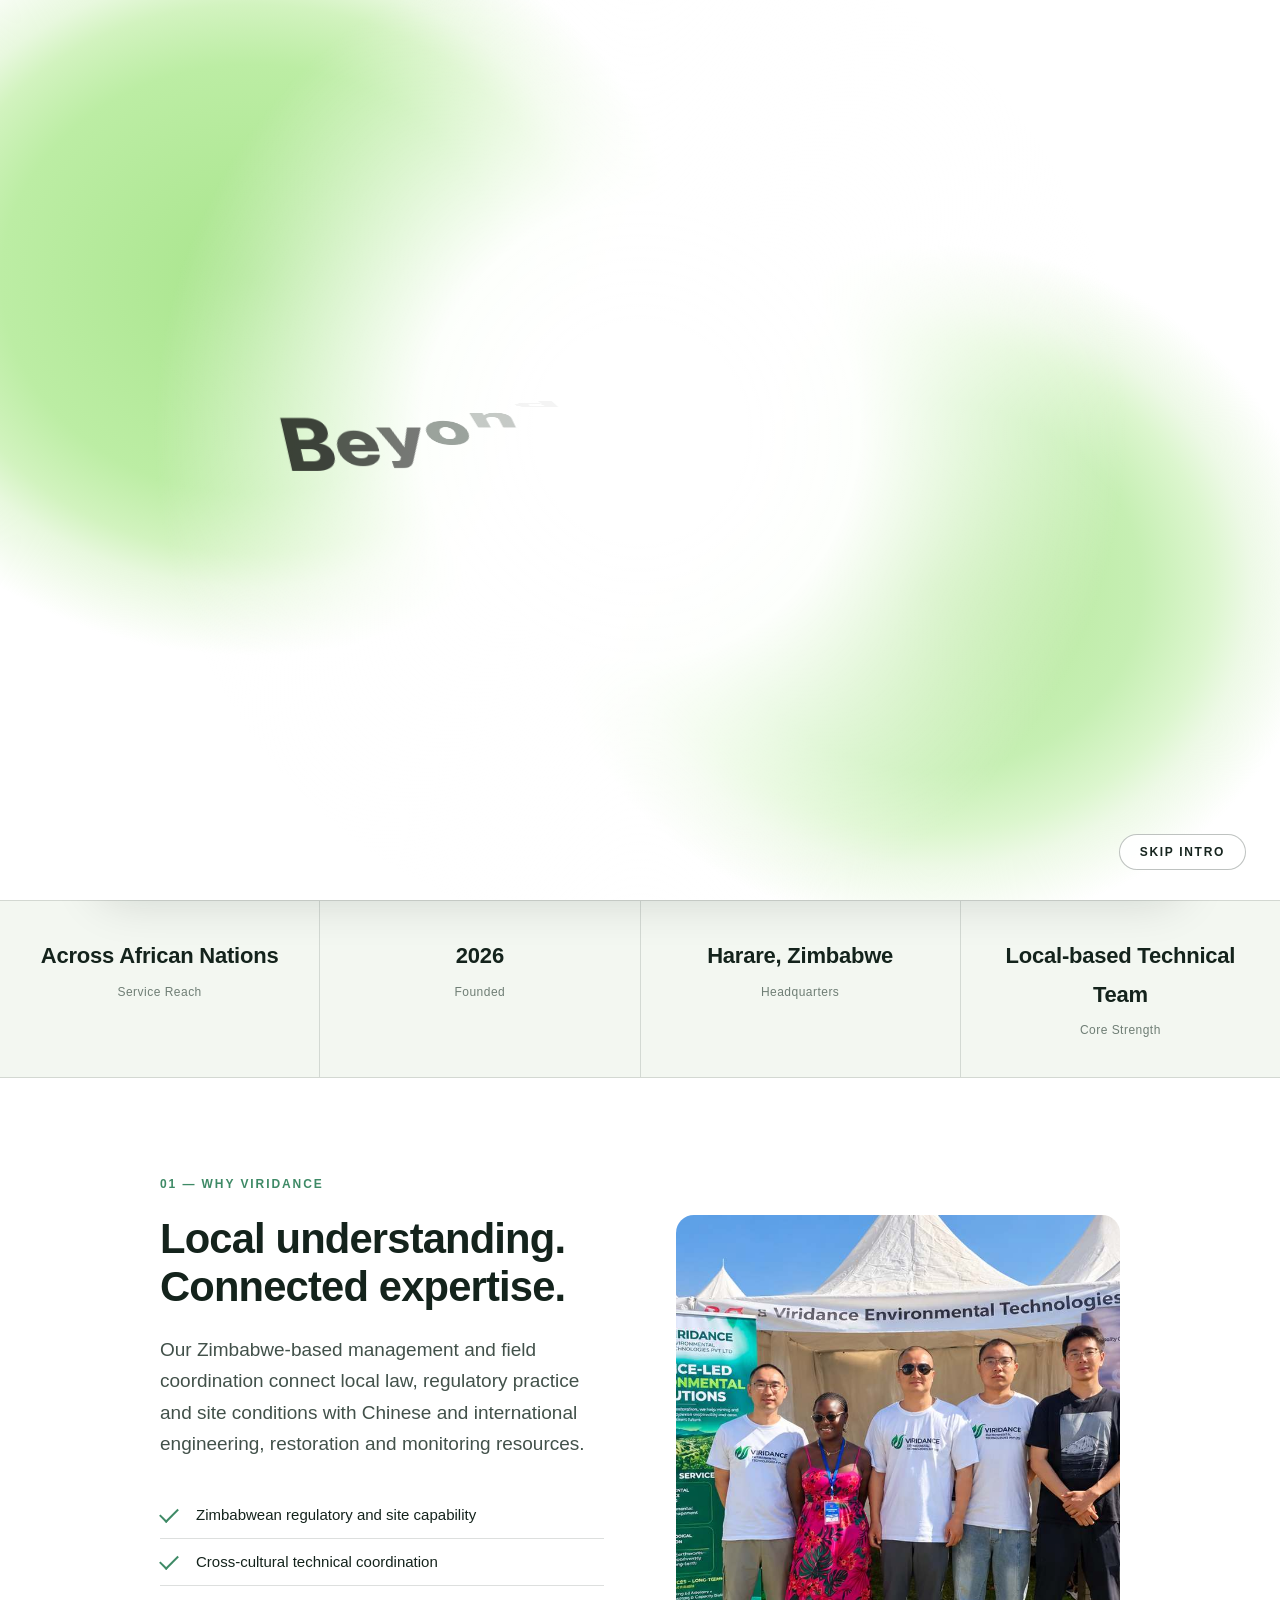
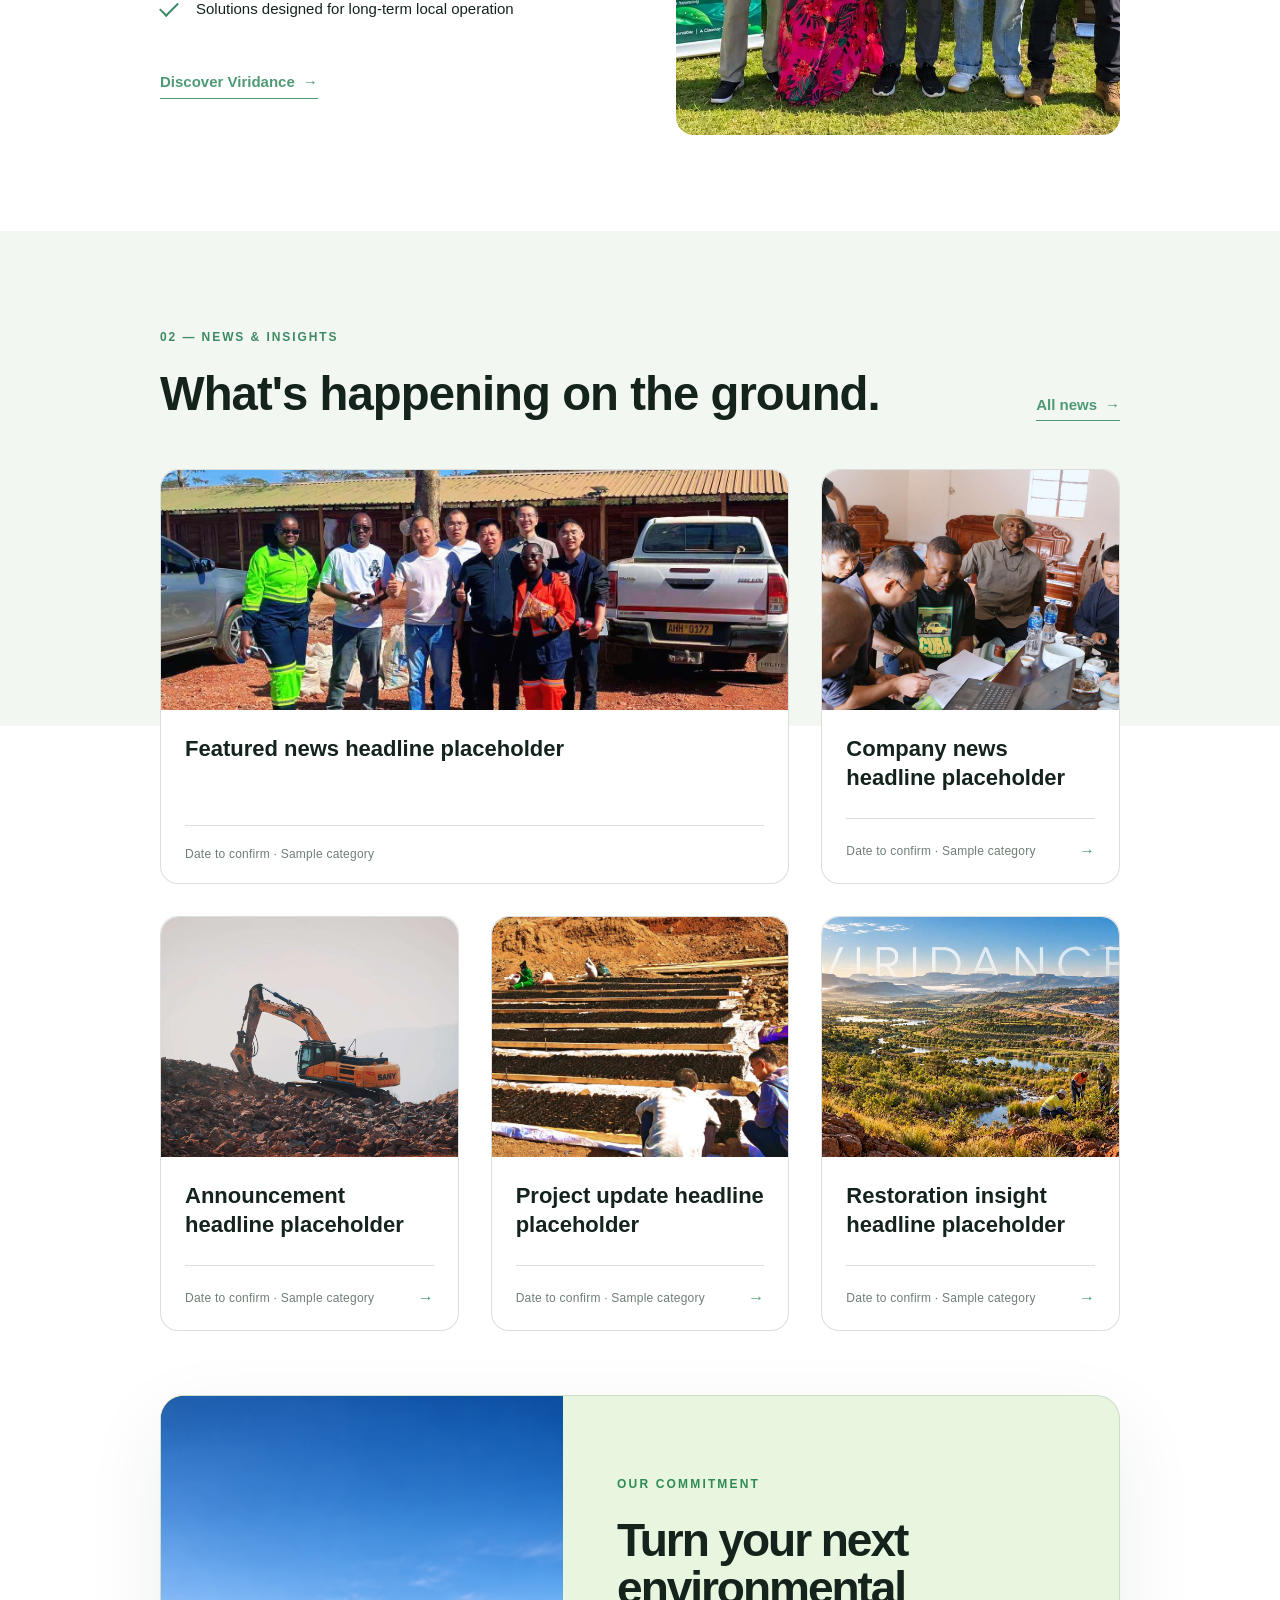
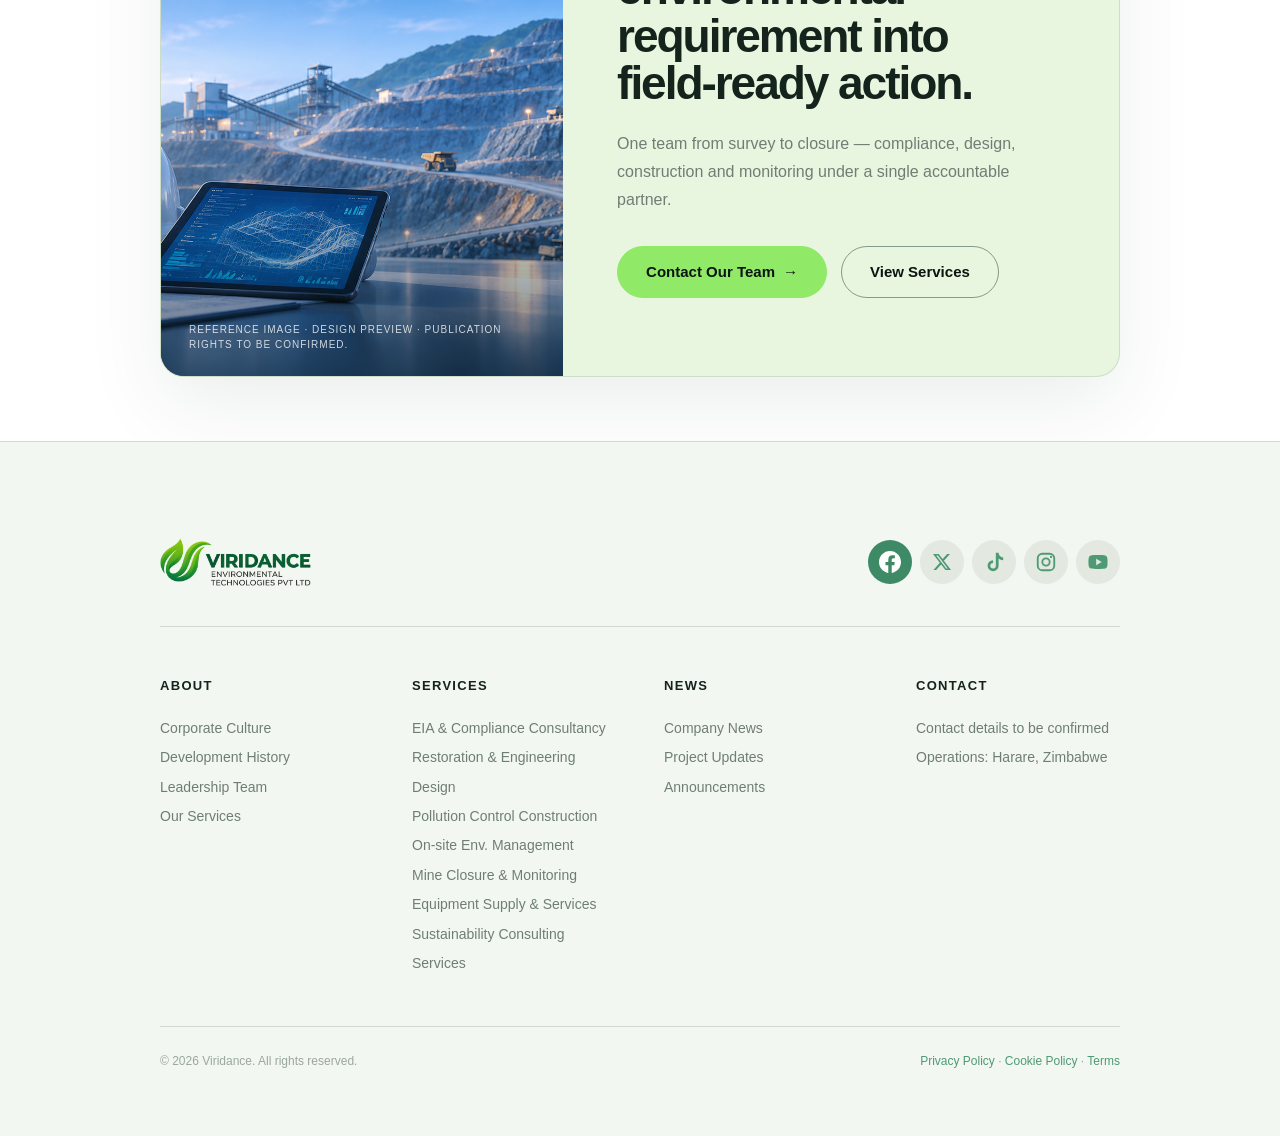
==== index.html @ a36eb5e4 "Add QR code hover popovers to footer social icons" ====
<!DOCTYPE html>
<html data-page-node-id="DycsccmNfjKgvXkVcyLCfi" lang="en" class="" style=""><head data-page-node-id="3cT6pVaXJJbsAv3lWYEmTN">
<meta data-page-node-id="XpZlvfosdtglwvAK9A9x9a" charset="UTF-8">
<meta data-page-node-id="2zc4cLCxoIqrIAQ42av2VT" name="viewport" content="width=device-width, initial-scale=1.0">
<title data-page-node-id="Y0HkwkXa6hgW5nHVHDM9QB" data-pnid-children="XDD7UBPBUQUINUnG7F3AnD">Viridance Environmental Technologies | Mine Restoration &amp; EIA Compliance in Africa</title>
<meta data-page-node-id="dQBcqtnGwck1qdLsb8sKp4" name="description" content="Viridance restores mine sites to lasting natural ecosystems across Africa — EIA &amp; compliance consultancy, ecological restoration design, construction and closure monitoring.">
<!-- TODO(SEO): 上线时补充 canonical 与 Open Graph 标签（https://你的域名） -->
<link data-page-node-id="YOCu1TKDqdCHZ3TS7vI4qh" rel="icon" type="image/png" href="assets/images/favicon-leaf.png">
<style data-page-node-id="oEoFMFlWvQqyb1LNU2961d" data-pnid-children="J1dIC5zfBcghGFCQwqNlP0">
/* ============================================================
   Viridance Visual Design System v1.1-Light  ·  tokens
   （令牌定义在 .vd 根类上，随 body 级联，不污染宿主系统）
   ============================================================ */
.vd{
  /* color */
  --forest-900:#0B1410; --forest-800:#1A2B22; --forest-700:#4E9A74; --forest-600:#3E8A66;
  --forest-500:#5FAE87; --forest-300:#7FAF97; --forest-100:#E4F1EA;
  --clay-700:#B9EC8F; --clay-600:#63C13B; --clay-500:#90E967; --clay-200:#C2EFAF; --clay-100:#E9F7E0;
  --white:#FFFFFF; --sand-100:#FFFFFF; --sand-200:#F3F7F1; --sand-300:#DDE5D9;
  --line:rgba(18,34,25,.14); --ink-900:#14231C; --ink-700:#42514A; --ink-500:#6F7E75; --ink-300:#9AA79E;
  --success:#2F7D4F; --warning:#B5822E; --danger:#A33F35; --info:#2E6079;
  /* layout */
  --nav-h:74px; --gut:160px; --gut-std:240px;
  --content-wide:1600px; --content-std:1440px;
  --grid-gap:32px; --grid-gap-wide:72px;
  /* type */
  --font-display:"Inter Tight","Inter",-apple-system,"Helvetica Neue",Arial,sans-serif;
  --font-body:"Inter",-apple-system,"Helvetica Neue",Arial,sans-serif;
  --fs-h1:84px; --fs-h2:60px; --fs-h3:36px; --fs-h4:22px;
  --fs-lead:19px; --fs-body:16px; --fs-small:14px; --fs-caption:12px;
  /* motion */
  --t-1:100ms; --t-2:180ms; --t-3:300ms; --t-4:400ms; --t-5:600ms; --t-6:800ms;
  --ease-brand:cubic-bezier(.22,.61,.36,1);
  --ease-std:cubic-bezier(.4,0,.25,1);
}
@media(prefers-reduced-motion:reduce){.vd{--t-1:0ms;--t-2:0ms;--t-3:0ms;--t-4:0ms;--t-5:0ms;--t-6:0ms;}
.vd .hero .cue, .vd .hero .cue .wheel{animation:none;}}
.vd, .vd *{box-sizing:border-box;}
html{scroll-behavior:smooth;}
.vd{
  margin:0; background:var(--sand-100); color:var(--ink-700);
  font-family:var(--font-body); font-size:var(--fs-body); line-height:1.75;
  -webkit-font-smoothing:antialiased; overflow-x:hidden;
}
.vd img{display:block; max-width:100%;}
.vd h1, .vd h2, .vd h3, .vd h4{font-family:var(--font-display); color:var(--ink-900); margin:0;}
.vd h1{font-size:var(--fs-h1); font-weight:600; line-height:1.06; letter-spacing:-.02em;}
.vd h2{font-size:var(--fs-h2); font-weight:600; line-height:1.12; letter-spacing:-.02em;}
.vd h3{font-size:var(--fs-h3); font-weight:600; line-height:1.22; letter-spacing:-.01em;}
.vd h4{font-size:var(--fs-h4); font-weight:600; line-height:1.32;}
.vd p{margin:0;}
.vd a{color:var(--forest-700);}
/* ---------- layout primitives ---------- */
.vd .container{max-width:var(--content-wide); margin:0 auto; padding-left:var(--gut); padding-right:var(--gut);}
.vd .container-std{max-width:var(--content-std); margin:0 auto; padding-left:var(--gut-std); padding-right:var(--gut-std);}
.vd .blk{padding:96px 0;}
.vd .eyebrow{font-size:var(--fs-caption); font-weight:600; letter-spacing:.16em; text-transform:uppercase; color:var(--forest-600); margin:0 0 20px;}
.vd .eyebrow.light{color:var(--clay-200);}
.vd .lead{font-size:var(--fs-lead); line-height:1.65; color:var(--ink-700);}
.vd .body-copy{font-size:var(--fs-body); line-height:1.75; color:var(--ink-700);}
.vd .hairline{height:1px; background:var(--line); border:0; margin:0;}
/* ---------- buttons ---------- */
.vd .btn{
  display:inline-flex; align-items:center; justify-content:center; gap:8px;
  height:48px; padding:0 28px; font-family:var(--font-body); font-size:15px; font-weight:600;
  border:1px solid transparent; border-radius:2px; cursor:pointer; text-decoration:none;
  transition:background var(--t-2) var(--ease-brand), color var(--t-2) var(--ease-brand),
             border-color var(--t-2) var(--ease-brand), transform var(--t-1) linear;
  white-space:nowrap; user-select:none;
}
.vd .btn:active{transform:translateY(1px);}
.vd .btn .ar{transition:transform var(--t-2) var(--ease-brand);}
.vd .btn:hover .ar{transform:translateX(4px);}
.vd .btn-primary{background:var(--clay-500); color:var(--forest-900); border-color:var(--clay-500);}
.vd .btn-primary:hover{background:var(--clay-600); border-color:var(--clay-600); color:var(--forest-900);}
.vd .btn-primary:focus-visible, .vd .btn-secondary:focus-visible{outline:2px solid var(--clay-600); outline-offset:2px;}
.vd .btn-secondary{background:transparent; color:var(--forest-900); border-color:var(--forest-900);}
.vd .btn-secondary:hover{background:var(--forest-900); color:#fff;}
.vd .btn-secondary.on-dark{color:#fff; border-color:rgba(255,255,255,.85);}
.vd .btn-secondary.on-dark:hover{background:#fff; color:#101511;}
.vd .textlink{
  display:inline-flex; align-items:center; gap:8px; color:var(--forest-700); font-size:15px; font-weight:600;
  text-decoration:none; border-bottom:1px solid currentColor; padding-bottom:2px; cursor:pointer;
  transition:color var(--t-2) var(--ease-brand);
}
.vd .textlink:hover{color:var(--forest-500);}
.vd .textlink .ar{transition:transform var(--t-2) var(--ease-brand);}
.vd .textlink:hover .ar{transform:translateX(4px);}
/* ---------- tags ---------- */
.vd .tag{display:inline-block; font-size:12px; font-weight:500; padding:4px 12px; border:1px solid var(--line); border-radius:2px; color:var(--ink-500); background:#fff;}
.vd .tag-fill{background:var(--forest-100); border-color:var(--forest-100); color:var(--forest-700);}
.vd .badge-feat{display:inline-block; font-size:11px; font-weight:600; letter-spacing:.12em; padding:4px 10px; background:var(--forest-700); color:#fff; border-radius:2px;}
/* ---------- navigation ---------- */
.vd .nav{
  position:fixed; left:0; right:0; top:0; z-index:100; height:var(--nav-h);
  background:rgba(255,255,255,.96); border-bottom:1px solid var(--line);
  transition:background var(--t-3) var(--ease-std), border-color var(--t-3) var(--ease-std), box-shadow var(--t-3) var(--ease-std);
}
.vd .nav-in{
  max-width:var(--content-wide); width:100%; height:100%; margin:0 auto;
  padding:0 var(--gut); display:flex; align-items:center; justify-content:space-between;
}
.vd .nav .logo{
  font-family:var(--font-display); font-weight:700; letter-spacing:.12em; font-size:17px; color:var(--ink-900); cursor:pointer;
  display:flex; align-items:center; gap:10px;
}
.vd .nav .logo i{width:14px; height:14px; border-radius:50% 50% 50% 0; background:var(--forest-700); display:inline-block; transform:rotate(-45deg);}
.vd .nav .logo img{height:42px; width:auto; display:block;}
.vd .nav .logo .lw{display:none;}
.vd .nav.clear .logo .lc{display:none;}
.vd .nav.clear .logo .lw{display:block;}
.vd .nav ul{display:flex; gap:40px; list-style:none; margin:0; padding:0;}
.vd .nav ul li{
  font-size:15px; font-weight:500; color:var(--ink-700); cursor:pointer; position:relative; padding:6px 0;
  transition:color var(--t-2) var(--ease-brand);
}
.vd .nav ul li:hover{color:var(--forest-700);}
.vd .nav ul li.on{color:var(--forest-700);}
.vd .nav ul li.on:after{content:""; position:absolute; left:0; right:0; bottom:-2px; height:2px; background:var(--forest-700);}
.vd .nav .right{display:flex; align-items:center; gap:24px; font-size:14px; color:var(--ink-500);}
.vd .nav .right .btn{height:40px; padding:0 20px; font-size:14px;}
/* transparent state over hero */
.vd .nav.clear{background:transparent; border-bottom-color:transparent; box-shadow:none;}
.vd .nav.clear .logo, .vd .nav.clear ul li{color:rgba(255,255,255,.92);}
.vd .nav.clear ul li.on{color:#fff;}
.vd .nav.clear ul li.on:after{background:#fff;}
.vd .nav.clear .right{color:rgba(255,255,255,.8);}
.vd .nav.clear .right .btn-primary{background:var(--clay-500); color:var(--forest-900); border-color:var(--clay-500);}
/* ---------- hero (block A) ---------- */
.vd .hero{
  position:relative; height:100vh; min-height:640px;
  display:flex; align-items:center; overflow:hidden; background:var(--forest-900);
}
.vd .hero .bg{position:absolute; inset:0; background-size:cover; background-position:center;}
.vd .hero .veil{position:absolute; inset:0; background:linear-gradient(100deg, rgba(14,32,36,.78) 22%, rgba(14,32,36,.42) 60%, rgba(14,32,36,.55) 100%);}
.vd .hero .inner{position:relative; width:100%;}
.vd .hero .inner h1{color:#fff; max-width:900px;}
.vd .hero .inner .lead{color:rgba(255,255,255,.85); max-width:640px; margin-top:24px;}
.vd .hero .cta-row{display:flex; gap:16px; margin-top:40px;}
.vd .hero .cue{
  position:absolute; left:50%; bottom:28px; transform:translateX(-50%);
  display:flex; flex-direction:column; align-items:center; gap:10px;
  font-size:11px; letter-spacing:.3em; color:rgba(255,255,255,.55); text-transform:uppercase;
  animation:cue 2.6s var(--ease-brand) infinite;
}
.vd .hero .cue .mouse{width:22px; height:34px; border:1.5px solid rgba(255,255,255,.55); border-radius:12px; display:block; position:relative;}
.vd .hero .cue .wheel{position:absolute; left:50%; top:6px; width:3px; height:7px; margin-left:-1.5px; border-radius:2px; background:#fff; animation:wheel 1.8s ease-in-out infinite;}
@keyframes cue{0%,100%{transform:translate(-50%,0);}50%{transform:translate(-50%,8px);}}
@keyframes wheel{0%{transform:translateY(0); opacity:1;}65%{transform:translateY(11px); opacity:0;}66%{transform:translateY(0); opacity:0;}100%{transform:translateY(0); opacity:1;}}
/* ---------- stat bar ---------- */
.vd .statbar{display:flex; background:#fff; border-top:1px solid var(--line); border-bottom:1px solid var(--line);}
.vd .statbar>div{flex:1; text-align:center; padding:36px 16px; border-right:1px solid var(--line);}
.vd .statbar>div:last-child{border-right:0;}
.vd .statbar b{display:block; font-family:var(--font-display); font-size:22px; font-weight:600; color:var(--ink-900); letter-spacing:-.01em;}
.vd .statbar span{display:block; margin-top:6px; font-size:var(--fs-caption); color:var(--ink-500); letter-spacing:.04em;}
/* ---------- section head ---------- */
.vd .sh{display:flex; align-items:flex-end; justify-content:space-between; gap:32px; margin-bottom:48px;}
.vd .sh h2{max-width:720px;}
.vd .sh .more{flex:0 0 auto;}
/* ---------- cards ---------- */
.vd .card{background:#fff; border:1px solid var(--line); display:flex; flex-direction:column; transition:border-color var(--t-3) var(--ease-brand);}
.vd .card:hover{border-color:var(--forest-600);}
.vd .card .ph{overflow:hidden; position:relative;}
.vd .card .ph img{width:100%; height:100%; object-fit:cover; transition:transform var(--t-5) var(--ease-brand);}
.vd .card:hover .ph img{transform:scale(1.03);}
.vd .card .bd{padding:24px 24px 0;}
.vd .card h4{color:var(--ink-900);}
.vd .card .bd h4{margin:0 0 26px;}
.vd .news-grid .card h4{display:-webkit-box; -webkit-line-clamp:2; -webkit-box-orient:vertical; overflow:hidden;}
.vd .card .meta-row{
  margin:20px 24px 0; padding:18px 0; border-top:1px solid var(--line);
  display:flex; align-items:center; justify-content:space-between; margin-top:auto;
}
.vd .card .meta-row span{font-size:var(--fs-caption); color:var(--ink-500); letter-spacing:.02em;}
.vd .card .meta-row i{font-style:normal; color:var(--forest-700); transition:transform var(--t-2) var(--ease-brand);}
.vd .card:hover .meta-row i{transform:translateX(4px);}
/* featured news card */
.vd .card.featured .band{background:transparent; padding:24px 24px 0; flex:1; display:flex; flex-direction:column;}
.vd .card.featured .band h4{color:var(--ink-900); margin:0 0 26px;}
.vd .card.featured .band span{display:block; margin-top:auto; padding:18px 0; border-top:1px solid var(--line); font-size:var(--fs-caption); color:var(--ink-500); letter-spacing:.02em;}
/* ---------- grid blocks ---------- */
.vd .grid-band{position:relative; background:var(--sand-100);}
.vd .grid-band:before{content:""; position:absolute; left:0; right:0; top:0; height:45%; background:var(--sand-200);}
.vd .grid-band .inner{position:relative;}
.vd .news-grid{display:grid; grid-template-columns:2fr 1fr; gap:var(--grid-gap);}
.vd .news-grid .row3{grid-column:1/-1; display:grid; grid-template-columns:repeat(3,1fr); gap:var(--grid-gap);}
/* ---------- statement (block B) ---------- */
.vd .statement{position:relative; min-height:560px; display:flex; align-items:center; overflow:hidden; background:var(--forest-900);}
.vd .statement .bg{position:absolute; inset:0; background-size:cover; background-position:center 70%;}
.vd .statement .veil{position:absolute; inset:0; background:rgba(14,32,36,.52);}
.vd .statement .inner{position:relative; max-width:1100px;}
.vd .statement h2{color:#fff; font-size:clamp(30px,3.45vw,46px); line-height:1.25; text-wrap:balance;}
.vd .statement .lead{color:rgba(255,255,255,.85); margin-top:24px; line-height:2;}
/* ---------- CTA band (block E) ---------- */
.vd .cta-band{background:var(--clay-100); color:var(--forest-900); text-align:center; padding:112px var(--gut);}
.vd .cta-band h2{color:var(--forest-900); max-width:1100px; margin:0 auto; font-size:clamp(40px,5vw,72px); line-height:1.1; text-wrap:balance;}
.vd .cta-band .lead{color:var(--ink-500); max-width:640px; margin:20px auto 0;}
.vd .cta-band .btn-row{display:flex; gap:16px; justify-content:center; margin-top:40px;}
/* ---------- footer（浅色版） ---------- */
.vd .foot{background:#F3F7F1; color:var(--ink-500); padding:96px 0 64px; border-top:1px solid var(--line);}
.vd .foot .top{display:flex; align-items:center; justify-content:space-between; padding-bottom:40px; border-bottom:1px solid var(--line);}
.vd .foot .logo{font-family:var(--font-display); font-weight:700; letter-spacing:.12em; font-size:18px; color:var(--ink-900); display:flex; align-items:center; gap:10px;}
.vd .foot .logo i{width:14px; height:14px; border-radius:50% 50% 50% 0; background:var(--forest-600); display:inline-block; transform:rotate(-45deg);}
.vd .foot .logo img{height:48px; width:auto; display:block;}
.vd .soc{width:40px; height:40px; border-radius:999px; background:rgba(18,34,25,.07); color:var(--forest-700);
  display:inline-flex; align-items:center; justify-content:center; font-size:11px; font-weight:600; letter-spacing:.04em;
  cursor:pointer; transition:background var(--t-2) var(--ease-brand), color var(--t-2) var(--ease-brand);}
.vd .soc:hover{background:var(--forest-600); color:#fff;}
.vd .foot .social-row{display:flex; gap:12px; align-items:center;}
.vd .foot .cols{display:flex; gap:48px; padding:48px 0 0;}
.vd .foot .cols>div{flex:1;}
.vd .foot h5{margin:0 0 16px; font-size:13px; font-weight:600; letter-spacing:.1em; text-transform:uppercase; color:var(--ink-900); font-family:var(--font-body);}
.vd .foot .cols>div>a:not(.ln){display:block; margin:0 0 16px; font-size:13px; font-weight:600; letter-spacing:.1em; text-transform:uppercase; color:var(--ink-900);}
.vd .foot .ln{font-size:var(--fs-small); line-height:2.1; color:var(--ink-500); cursor:pointer; transition:color var(--t-2) var(--ease-brand);}
.vd .foot .footer-services > .ln{display:block;}
.vd .foot .ln:hover{color:var(--forest-600);}
.vd .foot .bottom{border-top:1px solid var(--line); margin-top:48px; padding-top:24px; display:flex; justify-content:space-between; font-size:12px; color:var(--ink-300);}
/* ---------- editorial split (block C) ---------- */
.vd .split{display:grid; grid-template-columns:1fr 1fr; gap:var(--grid-gap-wide); align-items:center;}
.vd .split .media{position:relative;}
.vd .split .media img{width:100%; height:520px; object-fit:cover;}
.vd .split .media .coord{
  position:absolute; right:0; bottom:0; background:var(--forest-900); color:var(--forest-300);
  font-size:11px; letter-spacing:.12em; padding:10px 16px; font-variant-numeric:tabular-nums;
}
.vd .check-list{margin:32px 0 0; padding:0; list-style:none;}
.vd .check-list li{position:relative; padding:10px 0 10px 36px; font-weight:500; color:var(--ink-900); border-top:1px solid var(--line); font-size:15px;}
.vd .check-list li:first-child{border-top:0;}
.vd .check-list li:before{content:""; position:absolute; left:0; top:16px; width:16px; height:8px; border-left:2px solid var(--forest-600); border-bottom:2px solid var(--forest-600); transform:rotate(-45deg);}
/* ---------- page hero for inner pages ---------- */
.vd .banner{position:relative; height:480px; display:flex; align-items:center; justify-content:center; overflow:hidden; background:var(--forest-900);}
.vd .banner .bg{position:absolute; inset:0; background-size:cover; background-position:center;}
.vd .banner .veil{position:absolute; inset:0; background:linear-gradient(rgba(14,32,36,.55), rgba(14,32,36,.45));}
.vd .banner .inner{position:relative; text-align:center;}
.vd .banner h1{color:#fff; font-size:48px;}
.vd .banner .strip{margin-top:18px; font-size:14px; letter-spacing:.14em; text-transform:uppercase; color:rgba(255,255,255,.75);}
.vd .crumb{font-size:13px; letter-spacing:.18em; text-transform:uppercase; color:var(--forest-300); margin-bottom:14px;}
/* ---------- services overview tiles ---------- */
.vd .svc-grid{display:grid; grid-template-columns:repeat(3,1fr); gap:var(--grid-gap);}
.vd .svc-tile{background:#fff; border:1px solid var(--line); padding:32px 28px; cursor:pointer; position:relative;
  transition:border-color var(--t-3) var(--ease-brand), transform var(--t-3) var(--ease-brand);}
.vd .svc-tile:hover{border-color:var(--forest-600);}
.vd .svc-tile .num{font-size:var(--fs-caption); font-weight:600; letter-spacing:.16em; color:var(--forest-600);}
.vd .svc-tile h4{margin:14px 0 0; padding-right:32px;}
.vd .svc-tile .ar{position:absolute; right:24px; bottom:24px; color:var(--forest-700); opacity:0; transform:translateX(-6px); transition:all var(--t-2) var(--ease-brand);}
.vd .svc-tile:hover .ar{opacity:1; transform:translateX(0);}
/* alternating service rows */
.vd .svc-row{display:grid; grid-template-columns:720px 1fr; gap:var(--grid-gap-wide); align-items:center; padding:64px 0; border-top:1px solid var(--line);}
.vd .svc-row.rev{grid-template-columns:1fr 720px;}
.vd .svc-row.rev .media{order:2;}
.vd .svc-row .media{position:relative; overflow:hidden;}
.vd .svc-row .media img{width:100%; height:405px; object-fit:cover; transition:transform var(--t-5) var(--ease-brand);}
.vd .svc-row:hover .media img{transform:scale(1.03);}
.vd .svc-row .big-num{
  position:absolute; left:0; top:0; background:var(--forest-900); color:#fff;
  font-family:var(--font-display); font-size:15px; font-weight:600; letter-spacing:.1em; padding:12px 18px;
}
.vd .svc-row h3{margin:16px 0 20px;}
.vd .svc-row .num{font-size:var(--fs-caption); font-weight:600; letter-spacing:.16em; color:var(--forest-600);}
/* ---------- about: culture / history / team ---------- */
.vd .culture-grid{display:grid; grid-template-columns:repeat(3,1fr); gap:var(--grid-gap);}
.vd .culture-card{background:#fff; border:1px solid var(--line); padding:40px 36px;}
.vd .culture-card .fld{font-size:var(--fs-caption); font-weight:600; letter-spacing:.16em; color:var(--forest-600); text-transform:uppercase;}
.vd .culture-card h4{margin:12px 0 14px;}
.vd .culture-card p{font-size:15px; color:var(--ink-700); line-height:1.8;}
.vd .tabbar{
  position:sticky; top:var(--nav-h); z-index:60; background:rgba(255,255,255,.94);
  border-bottom:1px solid var(--line); display:flex; justify-content:center; gap:8px;
  backdrop-filter:blur(6px);
}
.vd .tabbar a{padding:18px 28px; font-size:15px; font-weight:500; color:var(--ink-500); cursor:pointer; position:relative; transition:color var(--t-2) var(--ease-brand);}
.vd .tabbar a:hover{color:var(--forest-700);}
.vd .tabbar a.on{color:var(--forest-700); font-weight:600;}
.vd .tabbar a.on:after{content:""; position:absolute; left:24px; right:24px; bottom:0; height:2px; background:var(--forest-700);}
/* history axis */
.vd .hist{display:flex; align-items:stretch;}
.vd .hist .col-years{flex:0 0 30%; position:relative; border-right:1px solid var(--line); display:flex; flex-direction:column; justify-content:space-between; padding:40px 48px 40px 0;}
.vd .hist .yr-item{position:relative;}
.vd .hist .ynum{font-family:var(--font-display); font-size:44px; font-weight:600; line-height:1; color:var(--ink-900); font-variant-numeric:tabular-nums;}
.vd .hist .ytag{font-size:11px; letter-spacing:.2em; color:var(--ink-300); margin-top:8px; text-transform:uppercase;}
.vd .hist .dot{position:absolute; right:-53px; top:20px; width:11px; height:11px; background:var(--clay-500); border-radius:50%;}
.vd .hist .col-body{flex:1; min-width:0;}
.vd .hist .hrow{display:flex; align-items:stretch; border-top:1px solid var(--line); transition:background var(--t-2) var(--ease-brand);}
.vd .hist .hrow:hover{background:rgba(62,138,102,.06);}
.vd .hist .col-ms{flex:1; padding:28px 56px; font-size:15.5px; line-height:1.85; color:var(--ink-700);}
.vd .hist .col-mo{flex:0 0 220px; padding:28px 0 28px 40px; border-left:1px solid var(--line);}
.vd .hist .mnum{font-family:var(--font-display); font-size:24px; font-weight:600; color:var(--forest-700); font-variant-numeric:tabular-nums;}
.vd .hist .men{font-size:12px; letter-spacing:.08em; color:var(--ink-500); text-transform:uppercase; margin-top:2px;}
.vd .hist .ph-row .col-ms{color:var(--ink-300); font-style:italic;}
/* team */
.vd .team-grid{display:grid; grid-template-columns:repeat(4,1fr); gap:var(--grid-gap);}
.vd .member{background:#fff; border:1px solid var(--line); transition:border-color var(--t-3) var(--ease-brand);}
.vd .member:hover{border-color:var(--forest-600);}
.vd .member .ava{
  height:300px; display:flex; align-items:center; justify-content:center;
  background:linear-gradient(160deg, var(--forest-100), var(--sand-200));
  font-family:var(--font-display); font-size:56px; font-weight:600; color:var(--forest-600); letter-spacing:.04em;
}
.vd .member .ava.dark{background:linear-gradient(160deg, var(--forest-800), var(--forest-600)); color:#fff;}
.vd .member .bd{padding:22px 24px;}
.vd .member .bd h4{font-size:19px;}
.vd .member .bd .role{font-size:13px; color:var(--ink-500); margin-top:4px; letter-spacing:.04em;}
.vd .member .bd .textlink{margin-top:14px; font-size:13.5px;}
.vd .member.reserved{border-style:dashed; background:transparent;}
.vd .member.reserved .ava{background:transparent; color:var(--ink-300); font-size:32px; border-bottom:1px dashed var(--line);}
/* ---------- news list ---------- */
.vd .toolbar{display:flex; justify-content:space-between; align-items:center; margin-bottom:40px;}
.vd .toolbar .meta-info{font-size:14px; color:var(--ink-500);}
.vd .toolbar .filters{display:flex; gap:10px; align-items:center;}
.vd .feat-article{display:grid; grid-template-columns:720px 1fr; background:#fff; border:1px solid var(--line); cursor:pointer; transition:border-color var(--t-3) var(--ease-brand);}
.vd .feat-article:hover{border-color:var(--forest-600);}
.vd .feat-article .media{overflow:hidden;}
.vd .feat-article .media img{width:100%; height:405px; object-fit:cover; transition:transform var(--t-5) var(--ease-brand);}
.vd .feat-article:hover .media img{transform:scale(1.03);}
.vd .feat-article .bd{padding:40px 44px; display:flex; flex-direction:column;}
.vd .feat-article .meta-row{display:flex; gap:12px; align-items:center;}
.vd .feat-article h3{margin:20px 0 14px; font-size:26px; line-height:1.3;}
.vd .article-row{display:grid; grid-template-columns:260px 1fr 32px; gap:32px; padding:28px 0; border-top:1px solid var(--line); cursor:pointer; align-items:center;}
.vd .article-row:last-of-type{border-bottom:1px solid var(--line);}
.vd .article-row .thumb{overflow:hidden; height:146px;}
.vd .article-row .thumb img{width:100%; height:100%; object-fit:cover; transition:transform var(--t-5) var(--ease-brand);}
.vd .article-row:hover .thumb img{transform:scale(1.05);}
.vd .article-row .meta-row{display:flex; gap:12px; align-items:center;}
.vd .article-row h4{font-size:19px; margin:10px 0 6px;}
.vd .article-row .ex{font-size:14.5px; color:var(--ink-500);}
.vd .article-row .go{color:var(--forest-700); opacity:0; transform:translateX(-6px); transition:all var(--t-2) var(--ease-brand);}
.vd .article-row:hover .go{opacity:1; transform:translateX(0);}
.vd .pager{display:flex; gap:8px; justify-content:center; margin-top:48px;}
.vd .pager .pg{width:48px; height:48px; display:inline-flex; align-items:center; justify-content:center; border:1px solid var(--line); background:#fff; font-size:14px; font-weight:500; color:var(--ink-700); cursor:pointer; border-radius:2px;}
.vd .pager .pg.on{background:var(--forest-700); color:#fff; border-color:var(--forest-700);}
/* ---------- article page ---------- */
.vd .article-wrap{max-width:880px; margin:0 auto; padding:96px 24px 80px;}
.vd .article-wrap .a-title{font-family:var(--font-display); font-size:40px; font-weight:600; line-height:1.3; letter-spacing:-.02em; color:var(--ink-900); text-align:center;}
.vd .article-wrap .a-date{text-align:center; margin-top:24px; font-size:14px; color:var(--ink-500);}
.vd .article-wrap .a-lead{margin-top:56px; font-size:19px; font-weight:500; line-height:1.8; color:var(--ink-900);}
.vd .article-wrap .a-body{margin-top:28px;}
.vd .article-wrap .a-body p{font-size:16.5px; line-height:2; color:var(--ink-700); margin:0 0 24px;}
.vd .article-wrap .a-img{margin:40px 0;}
.vd .article-wrap .a-img img{width:100%; height:480px; object-fit:cover;}
.vd .article-wrap .a-img figcaption{font-size:12px; color:var(--ink-300); margin-top:12px; letter-spacing:.02em;}
.vd .media-contacts{margin-top:64px; border-top:1px solid var(--line); padding-top:40px;}
.vd .media-contacts .box{background:var(--sand-100); border:1px solid var(--line); padding:28px 32px; margin-top:20px; display:grid; grid-template-columns:1fr 1fr; gap:32px;}
.vd .media-contacts b{display:block; font-size:15px; color:var(--ink-900); margin-bottom:8px;}
.vd .media-contacts p{font-size:14.5px; line-height:1.9; color:var(--ink-500);}
/* ---------- contact ---------- */
.vd .contact-head{padding:96px var(--gut) 0; }
.vd .contact-cols{display:grid; grid-template-columns:1fr 1fr; border-top:1px solid var(--line); margin-top:56px;}
.vd .contact-cols>div{padding:56px 0;}
.vd .contact-cols .left{padding-right:var(--grid-gap-wide); border-right:1px solid var(--line);}
.vd .contact-cols .right{padding-left:var(--grid-gap-wide);}
.vd .map-ph{
  height:260px; background:
    linear-gradient(var(--line) 1px, transparent 1px),
    linear-gradient(90deg, var(--line) 1px, transparent 1px),
    var(--sand-200);
  background-size:40px 40px; position:relative; margin-bottom:32px;
}
.vd .map-ph .pin{position:absolute; left:52%; top:44%; width:18px; height:18px; background:var(--clay-500); border-radius:50% 50% 50% 0; transform:rotate(-45deg); box-shadow:0 0 0 8px rgba(144,233,103,.25);}
.vd .map-ph .pin:after{content:""; position:absolute; left:5px; top:5px; width:8px; height:8px; background:#fff; border-radius:50%;}
.vd .loc-block{border-top:1px solid var(--line); padding:24px 0;}
.vd .loc-block:first-of-type{border-top:0; padding-top:0;}
.vd .loc-block b{display:block; font-size:15px; color:var(--ink-900); margin-bottom:8px;}
.vd .loc-block p{font-size:15px; color:var(--ink-500); line-height:1.9;}
.vd .soc-lg{width:56px; height:56px; font-size:12px;}
.vd .soc.dark-on-light{background:var(--sand-300); border:1px solid var(--sand-300); color:#15201A;}
.vd .soc.dark-on-light:hover{background:var(--clay-500); border-color:var(--clay-500);}
.vd .social-circle-row{display:flex; gap:14px; flex-wrap:wrap;}
.vd .qr-box{border:1px solid var(--sand-300); padding:24px; display:flex; gap:24px; align-items:center; margin-top:40px; background:var(--sand-300); border-radius:16px;}
.vd .qr-box .qr{width:110px; height:110px; flex:0 0 110px; background:
  repeating-linear-gradient(0deg, var(--ink-900) 0 6px, transparent 6px 12px),
  repeating-linear-gradient(90deg, var(--ink-900) 0 6px, #fff 6px 12px); border:6px solid #fff; outline:1px solid var(--line);}
.vd .qr-box b{display:block; font-size:15px; color:var(--ink-900); margin-bottom:6px;}
.vd .qr-box p{font-size:14px; color:var(--ink-500);}
/* form */
.vd .form-blk{background:#fff; border-top:1px solid var(--line);}
.vd .form-grid{display:grid; grid-template-columns:1fr 1fr; gap:24px; max-width:1100px;}
.vd .field label{display:block; font-size:13px; font-weight:600; color:var(--ink-700); margin-bottom:8px;}
.vd .field label em{font-style:normal; color:var(--danger);}
.vd .field input, .vd .field select, .vd .field textarea{
  width:100%; height:48px; border:1px solid var(--line); border-radius:2px; background:#fff;
  font-family:var(--font-body); font-size:15px; color:var(--ink-900); padding:0 16px; outline:none;
  transition:border-color var(--t-2) var(--ease-brand);
}
.vd .field textarea{height:140px; padding:14px 16px; resize:vertical;}
.vd .field input:focus, .vd .field select:focus, .vd .field textarea:focus{border-color:var(--forest-600);}
.vd .field input::placeholder, .vd .field textarea::placeholder{color:var(--ink-300);}
.vd .form-foot{display:flex; justify-content:space-between; align-items:center; margin-top:32px; max-width:1100px;}
.vd .consent{display:flex; align-items:center; gap:10px; font-size:14px; color:var(--ink-500); cursor:pointer;}
.vd .consent i{width:18px; height:18px; border:1px solid var(--line); border-radius:2px; display:inline-block; background:#fff;}
.vd .consent.on i{background:var(--forest-700); border-color:var(--forest-700); position:relative;}
.vd .consent.on i:after{content:""; position:absolute; left:5px; top:1px; width:5px; height:10px; border-right:2px solid #fff; border-bottom:2px solid #fff; transform:rotate(45deg);}
/* ---------- team modal (page p5) ---------- */
.vd .modal-page{background:var(--sand-200); min-height:100vh; padding:120px var(--gut) 96px;}
.vd .member-card{max-width:1280px; margin:0 auto; background:#fff; border:1px solid var(--line); display:grid; grid-template-columns:440px 1fr;}
.vd .member-card .ava-big{
  min-height:560px; display:flex; align-items:center; justify-content:center;
  background:linear-gradient(160deg, var(--forest-100), var(--sand-200));
  font-family:var(--font-display); font-size:96px; font-weight:600; color:var(--forest-700);
}
.vd .member-card .info{padding:48px 56px; position:relative;}
.vd .member-card .close{position:absolute; right:28px; top:24px; font-size:22px; color:var(--ink-500); cursor:pointer; transition:color var(--t-2);}
.vd .member-card .close:hover{color:var(--ink-900);}
.vd .member-card .role{font-size:15px; color:var(--ink-500); margin-top:6px;}
.vd .member-card .hr{height:1px; background:var(--line); margin:28px 0;}
.vd .member-card .lbl{font-size:12px; font-weight:600; letter-spacing:.16em; color:var(--forest-600); text-transform:uppercase; margin-bottom:12px;}
.vd .member-card p.pt{font-size:15.5px; line-height:1.9; color:var(--ink-700);}
.vd .exp-tags{display:flex; gap:10px; flex-wrap:wrap; margin-top:16px;}
.vd .career{font-size:14.5px; line-height:2.1; color:var(--ink-500); font-variant-numeric:tabular-nums;}
.vd .modal-nav{max-width:1280px; margin:24px auto 0; display:flex; justify-content:space-between; font-size:14px; color:var(--ink-500);}
.vd .modal-nav a{cursor:pointer;}
.vd .modal-nav a:hover{color:var(--forest-700);}
/* ---------- FAB ---------- */
.vd #fab{
  position:fixed; right:32px; bottom:32px; z-index:90; width:48px; height:48px; border-radius:999px;
  background:#fff; border:1px solid var(--line); color:var(--ink-700); font-size:18px;
  display:flex; align-items:center; justify-content:center; cursor:pointer; opacity:0; pointer-events:none;
  transition:opacity var(--t-3) var(--ease-brand), border-color var(--t-2), transform var(--t-2);
  transform:translateY(8px);
}
.vd #fab.show{opacity:1; pointer-events:auto; transform:translateY(0);}
.vd #fab:hover{border-color:var(--forest-600); color:var(--forest-700);}
/* ---------- routing / reveal ---------- */
.vd .page{display:none;}
.vd .page.active{display:block;}
.vd [data-goto]{cursor:pointer;}
.vd .reveal{opacity:0; transform:translateY(24px); transition:opacity var(--t-5) var(--ease-brand), transform var(--t-5) var(--ease-brand);}
.vd .reveal.in{opacity:1; transform:none;}
/* ---------- responsive ---------- */
@media (max-width:1440px){ .vd{--gut:96px; --gut-std:96px;} .svc-row,.svc-row.rev{grid-template-columns:1fr 1fr; gap:48px;} .feat-article{grid-template-columns:1fr 1fr;} }
@media(max-width:1100px){.vd{--gut:64px; --gut-std:64px;}
.vd .svc-grid, .vd .culture-grid{grid-template-columns:repeat(2,1fr);}
.vd .news-grid{grid-template-columns:1fr;}
.vd .news-grid .row3{grid-template-columns:1fr;}
.vd .team-grid{grid-template-columns:repeat(2,1fr);}
.vd .split{grid-template-columns:1fr; gap:48px;}
.vd .svc-row, .vd .svc-row.rev{grid-template-columns:1fr;}
.vd .svc-row.rev .media{order:0;}
.vd .statbar{flex-wrap:wrap;}
.vd .statbar>div{flex:1 1 50%; border-bottom:1px solid var(--line);}
.vd .hist{flex-direction:column;}
.vd .hist .col-years{flex:none; flex-direction:row; gap:48px; border-right:0; border-bottom:1px solid var(--line); padding:0 0 24px;}
.vd .hist .dot{display:none;}
.vd .contact-cols{grid-template-columns:1fr;}
.vd .contact-cols .left{border-right:0; padding-right:0;}
.vd .contact-cols .right{padding-left:0;}
.vd .foot .cols{flex-wrap:wrap;}
.vd .foot .cols>div{flex:1 1 40%;}}
@media(max-width:767px){.vd{--gut:24px; --gut-std:24px; --fs-h1:40px; --fs-h2:32px;}
.vd .nav ul{display:none;}
.vd .hero{min-height:560px;}
.vd .svc-grid, .vd .culture-grid, .vd .team-grid{grid-template-columns:1fr;}
.vd .feat-article{grid-template-columns:1fr;}
.vd .article-row{grid-template-columns:96px 1fr; gap:16px;}
.vd .article-row .go{display:none;}
.vd .form-grid{grid-template-columns:1fr;}
.vd .member-card{grid-template-columns:1fr;}
.vd .foot .top{flex-direction:column; gap:24px; align-items:flex-start;}
.vd .banner h1{font-size:36px;}
.vd .blk{padding:64px 0;}}
/* ---------- ClimO 暗色编辑风 · 主题覆盖层 ---------- */
/* ---------- 浅色主题 · 覆盖层修正 ---------- */
.vd .nav{background:rgba(255,255,255,.94); border-bottom-color:var(--line); box-shadow:none;}
.vd .nav .logo .lc{display:block;}
.vd .nav .logo .lw{display:none;}
.vd .nav.clear .logo .lc{display:none;}
.vd .nav.clear .logo .lw{display:block;}
.vd .nav.clear{background:transparent; border-bottom-color:transparent;}
.vd .btn{border-radius:999px;}
.vd .btn-secondary{border-width:1px;}
.vd .pager .pg{border-radius:999px;}
.vd .card{border-radius:18px; overflow:hidden;}
.vd .svc-tile, .vd .culture-card, .vd .member, .vd .feat-article, .vd .contact-card{border-radius:16px;}
.vd .feat-article{overflow:hidden;}
.vd .pager .pg{background:transparent; color:var(--ink-700);}
.vd .split .media img, .vd .svc-row .media img, .vd .article-wrap .a-img img, .vd .qr-box .qr{border-radius:18px;}
.vd .card .ph img{border-radius:18px 18px 0 0;}
.vd .feat-article .media img{border-radius:16px 0 0 16px;}
.vd .article-row .thumb img{border-radius:14px 0 0 14px;}
.vd .member{overflow:hidden;}
.vd .member .ava{border-radius:15px 15px 0 0;}
/* 卡片描边：默认无，hover 出现 */
.vd .card{background:var(--sand-200);}
.vd .news-grid .card{background:#FFFFFF;}
/* 新闻网格对齐：6 列基准，Featured=4 列、次卡=2 列，与下排三卡边界严格对齐。
   仅在桌面启用：窄屏要回落到响应式里的单列布局，否则 6 列规则会盖掉它。
   不要用 grid-auto-rows:1fr —— 它会让首行与 .row3 等高；窄屏 .row3 单列纵向堆叠后
   首行两张卡会被拉成几百像素的空白长卡（右侧窄窗口预览里看到的拉伸 bug）。 */
@media (min-width:1101px){
  .vd .news-grid{grid-template-columns:repeat(6,1fr);}
  .vd .news-grid .card.featured{grid-column:span 4;}
  .vd .news-grid > .card:not(.featured){grid-column:span 2;}
}
/* 新闻卡 hover：整卡变品牌青柠色，文字反黑 */
.vd .news-grid .card{transition:background var(--t-3) var(--ease-brand), border-color var(--t-3) var(--ease-brand);}
.vd .news-grid .card.featured .band{transition:background var(--t-3) var(--ease-brand);}
.vd .news-grid .card:hover, .vd .news-grid .card.featured:hover .band{background:var(--clay-500); border-color:transparent;}
.vd .news-grid .card:hover h4, .vd .news-grid .card:hover .band h4, .vd .news-grid .card:hover .meta-row span, .vd .news-grid .card:hover .band span, .vd .news-grid .card:hover .meta-row i{color:var(--forest-900);}
.vd .news-grid .card:hover .meta-row, .vd .news-grid .card.featured:hover .band span{border-top-color:rgba(11,20,16,.25);}
.vd .card, .vd .feat-article, .vd .svc-tile, .vd .culture-card, .vd .member{border-color:var(--line);}
.vd .card:hover, .vd .feat-article:hover, .vd .svc-tile:hover, .vd .culture-card:hover, .vd .member:hover{border-color:rgba(62,138,102,.55);}
.vd .statbar{background:var(--sand-200);}
.vd .tag{background:var(--sand-200);}
.vd .field input, .vd .field select, .vd .field textarea{background:var(--sand-200); color:var(--ink-900); border-radius:999px; padding:0 20px;}
.vd .field textarea{border-radius:18px; padding:16px 20px; height:140px;}
.vd .consent i{background:var(--sand-200); border-radius:999px;}
.vd .form-blk{background:transparent;}
.vd .culture-card.sage{background:var(--sand-300); border-color:var(--sand-300); color:#15201A;}
.vd .culture-card.sage h4{color:#15201A;}
.vd .culture-card.sage .fld{color:#3E5C34;}
.vd .culture-card.sage p{color:#3E5138;}
.vd .a-date, .vd .figcap{color:var(--ink-500);}
.vd .soc{background:rgba(18,34,25,.07);}
/* ============ static-site additions（全部在 .vd 作用域内） ============ */
/* 站点根类：每页 body 加 .vd pg-<page>，样式不影响宿主系统 */
.vd a{text-decoration:none;}
/* 手动标题断行在桌面和平板保持；手机由文本宽度自然换行 */
@media (max-width:767px){.vd .statement h2 br, .vd .cta-band h2 br{display:none;}}
.vd .nav ul li a{display:block; color:inherit; font-weight:inherit; letter-spacing:inherit; padding:0;}
.vd #fab{padding:0; font:inherit; line-height:1;}
/* 法律/占位页排版 */
.vd .legal-hero{padding:150px 0 40px;}
.vd .legal-hero h1{font-size:44px;}
.vd .legal-hero .upd{color:var(--ink-500); font-size:14px; margin-top:14px;}
.vd .legal-body{max-width:1240px; margin:0 auto; padding-bottom:110px;}
.vd .legal-body h2{font-size:26px; margin:44px 0 14px;}
.vd .legal-body h3{font-size:18px; margin:28px 0 10px; color:var(--ink-900);}
.vd .legal-body p, .vd .legal-body li{font-size:15.5px; line-height:1.9; color:var(--ink-500); margin:0 0 12px;}
.vd .legal-body ul{margin:0 0 16px; padding-left:20px;}
/* 404 页 */
.vd .nf{min-height:72vh; display:flex; flex-direction:column; align-items:center; justify-content:center; text-align:center; padding:140px 24px 80px;}
.vd .nf .code{font-family:var(--font-display); font-size:clamp(110px,16vw,190px); font-weight:600; line-height:1; color:var(--forest-800); letter-spacing:-.03em;}
.vd .nf h1{font-size:30px; margin:18px 0 10px;}
.vd .nf p{color:var(--ink-500); max-width:460px; line-height:1.8; margin:0 0 30px;}
.vd .nf .acts{display:flex; gap:14px; flex-wrap:wrap; justify-content:center;}
/* 表单错误与成功反馈 */
.vd .field.err input, .vd .field.err textarea, .vd .field.err select{border-color:var(--danger) !important;}
.vd .form-done{display:none; margin-top:18px; padding:16px 22px; border:1px solid var(--success); border-radius:14px; color:var(--success); background:#EFF7F1; font-size:14.5px;}
.vd .form-done.show{display:block;}
/* Cookie 同意条 */
.vd .ck-bar{position:fixed; left:20px; right:20px; bottom:20px; z-index:950;}
.vd .ck-in{max-width:1080px; margin:0 auto; background:#FFFFFF; border:1px solid var(--line); border-radius:18px; padding:20px 26px; display:flex; align-items:center; gap:26px; flex-wrap:wrap; box-shadow:0 18px 50px rgba(11,20,16,.16);}
.vd .ck-txt{margin:0; font-size:13.5px; line-height:1.7; color:var(--ink-700); flex:1 1 340px;}
.vd .ck-txt a{color:var(--forest-600); text-decoration:underline;}
.vd .ck-acts{display:flex; gap:10px; flex-wrap:wrap;}
.vd .ck-btn{appearance:none; cursor:pointer; border-radius:999px; min-height:44px; padding:0 22px; font-size:13px; font-weight:600; font-family:var(--font-body); transition:background .25s ease, color .25s ease, border-color .25s ease;}
.vd .ck-btn.solid{background:var(--clay-500); border:0; color:var(--forest-900);}
.vd .ck-btn.solid:hover{background:var(--clay-700);}
.vd .ck-btn.ghost{background:transparent; border:1px solid var(--line); color:var(--ink-700);}
.vd .ck-btn.ghost:hover{border-color:rgba(18,34,25,.45); color:var(--ink-900);}
/* Cookie 设置弹窗 */
.vd .ck-modal{position:fixed; inset:0; z-index:960; background:rgba(5,10,7,.66); display:flex; align-items:center; justify-content:center; padding:20px;}
.vd .ck-modal[hidden], .vd .ck-bar[hidden]{display:none;}
.vd .ck-card{width:100%; max-width:560px; background:#FFFFFF; border:1px solid var(--line); border-radius:20px; padding:30px 32px; box-shadow:0 24px 70px rgba(11,20,16,.2);}
.vd .ck-card h4{font-size:22px; margin-bottom:8px;}
.vd .ck-sub{font-size:13px; color:var(--ink-500); margin:0 0 8px; line-height:1.7;}
.vd .ck-row{display:flex; align-items:center; justify-content:space-between; gap:20px; padding:15px 0; border-bottom:1px solid var(--line);}
.vd .ck-row b{font-size:14px; color:var(--ink-900);}
.vd .ck-row p{font-size:12.5px; color:var(--ink-500); margin:3px 0 0; line-height:1.6;}
.vd .ck-tag{font-size:11px; letter-spacing:.12em; text-transform:uppercase; color:var(--forest-600); white-space:nowrap;}
.vd .ck-sw{appearance:none; width:46px; height:26px; border-radius:999px; background:var(--sand-200); border:1px solid var(--line); position:relative; cursor:pointer; transition:background .25s ease; flex:none;}
.vd .ck-sw:after{content:""; position:absolute; top:3px; left:3px; width:18px; height:18px; border-radius:50%; background:var(--ink-500); transition:transform .25s ease, background .25s ease;}
.vd .ck-sw[aria-pressed="true"]{background:var(--clay-500); border-color:var(--clay-500);}
.vd .ck-sw[aria-pressed="true"]:after{transform:translateX(20px); background:var(--forest-900);}
.vd .ck-modal .ck-acts{margin-top:22px; justify-content:flex-end;}

</style>



<link data-page-node-id="EUGtivLpIapIXeeMFBJd0B" rel="stylesheet" href="assets/uz-reference-pages.css?v=20261106-3">
<link data-page-node-id="VBzsq1cQCwQGTtlcp1GT6A" rel="stylesheet" href="assets/home-commitment-contact.css?v=20261106-1">
<link data-page-node-id="B7KadZS87LDfJwLQdpIJF9" rel="stylesheet" href="intro/css/liquid-background.css">
<link data-page-node-id="hdfbCpCNCzIUXw3la9s4xF" rel="stylesheet" href="intro/css/intro.css?v=20261114-1">
<link rel="stylesheet" href="intro/css/motion-intro-overlay.css?v=20261120-1">
<link data-page-node-id="E30smEnl5v8k52TabGrBIO" rel="preload" as="image" href="intro/assets/stages/soil.jpg">
<link data-page-node-id="IQsBnmIbz3c0YZTnDiPYHa" rel="preload" as="image" href="intro/assets/stages/grass.jpg">
<link data-page-node-id="o2kdLsxwx9mJGMMv6gwR4z" rel="preload" as="image" href="intro/assets/stages/shrub.jpg">
<link data-page-node-id="2tcuNNdzgSmi7hmcR7tlK9" rel="preload" as="image" href="intro/assets/stages/forest.jpg">
<style data-page-node-id="tHMrGIihF4gjhpzufHMsbg" data-pnid-children="RrNnF49cOI30D1DGX59f6F" id="about-hero-editorial-layout">
/* 2026-11-06 · About hero 排版对齐参考稿：
   左上大标题 → 底部左侧窄栏正文（上下留大空白）→ 右下滚动提示。 */
.vd #p2 > .inner-hero.inner-hero--about{
  display:block;
}
.vd #p2 > .inner-hero.inner-hero--about .inner-hero__content{
  /* 左右边界与导航条 .nav-in 完全一致：同一 max-width + 居中 + var(--gut)，
     保证标题左边缘与 Logo 左边缘对齐 */
  width:100%;
  max-width:var(--content-wide);
  margin-inline:auto;
  box-sizing:border-box;
  /* 关键：这里原本挂着一路 padding 的 CSS transition（transition:all 继承而来），
     transition 的优先级高于 !important，会把内边距锁死在 160px，
     导致标题左边缘与 Logo 对不齐。限定过渡属性，只保留透明度/位移。 */
  transition-property:opacity,transform;
  flex-direction:column;
  align-items:stretch;
  justify-content:flex-start;
  padding-left:var(--gut)!important;
  padding-right:var(--gut)!important;
  padding-top:clamp(100px,12.5vh,146px);
  padding-bottom:clamp(110px,19vh,240px);
}

/* 标题 + 正文竖向分布：标题略低于顶边，正文压到底部
   2026-11-09 · 标题下移一档 + 加大底部留白，标题与正文间空白由 421px 收到约 255px（-39%），
   与正文下方的留白接近，视觉更平衡 */
.vd #p2 > .inner-hero.inner-hero--about .inner-hero__content > h1{
  margin:clamp(20px,4.5vh,58px) 0 0;
  max-width:none;
  /* 字体样式对齐 Our Services 页标题：同族 600 字重 + -0.02em 字距 */
  font-family:var(--font-display);
  font-size:clamp(62px,7.2vw,112px);
  font-weight:600;
  line-height:.98;
  letter-spacing:-.02em;
  text-shadow:0 18px 46px rgba(0,0,0,.22);
}
.vd #p2 > .inner-hero.inner-hero--about .inner-hero__content > .lead{
  margin:auto 0 0;
  padding-top:clamp(28px,6vh,72px);
  max-width:min(100%,54ch);
  font-size:clamp(16px,1.3vw,18.5px);
  line-height:1.6;
  color:#fff;
  /* 2026-11-13 · hero 遮罩调浅后补偿正文对比度：局部阴影只作用在文字上，不压暗背景 */
  text-shadow:0 2px 10px rgba(0,0,0,.58),0 1px 3px rgba(0,0,0,.48);
}

/* 右下滚动提示 */
.vd #p2 .about-hero-cue{
  position:absolute;
  z-index:4;
  right:clamp(20px,4.4vw,68px);
  bottom:clamp(58px,8.5vh,100px);
  display:flex;
  align-items:flex-end;
  gap:16px;
  padding:0;
  color:#fff;
  font-size:12.5px;
  line-height:1.5;
  letter-spacing:.01em;
  text-align:right;
  text-decoration:none;
}
.vd #p2 .about-hero-cue__text{opacity:.86;text-shadow:0 1px 14px rgba(0,0,0,.4);}
.vd #p2 .about-hero-cue__arrow{
  display:inline-flex;
  align-items:center;
  justify-content:center;
  width:44px;
  height:44px;
  margin:-10px -10px -10px 0;
  color:#C2EFAF;
  font-size:15px;
  line-height:1;
  transition:transform .3s cubic-bezier(.25,.46,.45,.94),color .3s ease;
}
.vd #p2 .about-hero-cue:hover .about-hero-cue__arrow{transform:translateY(5px);color:#fff;}
.vd #p2 .about-hero-cue:focus-visible{outline:2px solid #C2EFAF;outline-offset:6px;border-radius:3px;}

/* 图注挪到左下角，避开右下提示 */
.vd #p2 .about-reference-hero__disclosure{
  left:clamp(20px,4.4vw,68px);
  right:auto;
  bottom:22px;
  color:rgba(255,255,255,.42);
}

/* 窄屏：还原为正常上下流式排布 */
@media(max-width:991px){
  .vd #p2 > .inner-hero.inner-hero--about{min-height:0;}
  .vd #p2 > .inner-hero.inner-hero--about .inner-hero__content{
    min-height:0;
    padding-left:var(--gut)!important;
    padding-right:var(--gut)!important;
    padding-top:96px;
    padding-bottom:56px;
  }
  .vd #p2 > .inner-hero.inner-hero--about .inner-hero__content > h1{
    margin:0;
    font-size:clamp(46px,11vw,74px);
    line-height:1.02;
  }
  .vd #p2 > .inner-hero.inner-hero--about .inner-hero__content > .lead{
    margin:clamp(26px,6vw,44px) 0 0;
    padding-top:0;
    max-width:min(100%,62ch);
    font-size:15px;
    line-height:1.62;
  }
  .vd #p2 .about-hero-cue{
    position:static;
    margin-top:28px;
    align-items:center;
    gap:8px;
    text-align:left;
  }
  .vd #p2 .about-hero-cue__arrow{margin:-10px 0 -10px -10px;}
  .vd #p2 .about-reference-hero__disclosure{
    position:static!important;
    left:auto!important;
    right:auto!important;
    bottom:auto!important;
    margin:14px 0 0!important;
    padding-inline:clamp(20px,5vw,48px);
    padding-bottom:18px;
    max-width:min(100%,300px);
    font-size:9px;
    letter-spacing:.04em;
    line-height:1.5;
    white-space:normal!important;
    overflow-wrap:anywhere;
    text-align:left;
    opacity:.75;
  }
}
</style>
<style data-page-node-id="sKi2oYPMKAzoqZfXUJuZ9K" data-pnid-children="QqUBDbBujLYTIhNMG5hcHl" id="about-hero-stage-vision">
/* 2026-11-12 · About hero：移植前置开场动画的「四阶段植被生长」背景动效（仅背景，不带文字）。
   soil 为基底，grass → shrub → forest 依次自下而上羽化揭示；进入 About 页播放一次，停在 forest。
   层叠：vision 与原参考图同层（z-index:-3），页面既有 ::before/-2、::after/-1 深色遮罩盖在其上。 */
@property --ahv-cut{syntax:'<percentage>';inherits:false;initial-value:-11%;}
.vd #p2 > .inner-hero.inner-hero--about .about-hero-vision{position:absolute;inset:0;z-index:-3;overflow:hidden;pointer-events:none;}
.vd #p2 > .inner-hero.inner-hero--about .about-hero-vision__layer{position:absolute;inset:0;background-position:center center;background-size:cover;}
.vd #p2 .about-hero-vision__layer--soil{background-image:url('intro/assets/stages/soil.jpg');}
.vd #p2 .about-hero-vision__layer--grass{background-image:url('intro/assets/stages/grass.jpg');}
.vd #p2 .about-hero-vision__layer--shrub{background-image:url('intro/assets/stages/shrub.jpg');}
.vd #p2 .about-hero-vision__layer--forest{background-image:url('intro/assets/stages/forest.jpg');}
.vd #p2 .about-hero-vision__layer--grass,
.vd #p2 .about-hero-vision__layer--shrub,
.vd #p2 .about-hero-vision__layer--forest{
  --ahv-cut:-11%;
  opacity:0;
  -webkit-mask-image:linear-gradient(to top,#000 0%,#000 var(--ahv-cut),transparent calc(var(--ahv-cut) + 11%),transparent 100%);
  mask-image:linear-gradient(to top,#000 0%,#000 var(--ahv-cut),transparent calc(var(--ahv-cut) + 11%),transparent 100%);
  animation:ahvGrow 2.6s cubic-bezier(.22,.61,.36,1) forwards;
  will-change:opacity;
}
.vd #p2 .about-hero-vision__layer--grass{animation-delay:1.6s;}
.vd #p2 .about-hero-vision__layer--shrub{animation-delay:3.8s;}
.vd #p2 .about-hero-vision__layer--forest{animation-delay:6.0s;}
@keyframes ahvGrow{
  0%{opacity:0;--ahv-cut:-11%;}
  12%{opacity:1;}
  100%{opacity:1;--ahv-cut:111%;}
}
/* 无 @property 的旧浏览器：--ahv-cut 不插值、在动画中点离散切换，
   表现为淡化后直接整层出现，不会留白。 */
@media (prefers-reduced-motion:reduce){
  .vd #p2 .about-hero-vision__layer--grass,
  .vd #p2 .about-hero-vision__layer--shrub{opacity:0!important;animation:none;}
  .vd #p2 .about-hero-vision__layer--forest{opacity:1;animation:none;-webkit-mask-image:none;mask-image:none;}
}
</style>

</head>
<body data-page-node-id="43fHPVRyltRuhpjwa55u8U" class="vd pg-home" style="">
<svg data-page-node-id="xKZeL6Mvbx8MTSylkZi1hu" class="aurora-filter-defs" aria-hidden="true" focusable="false" width="0" height="0">
  <defs data-page-node-id="rqMFnxvGBtWR6qXL1rsmjJ">
    <filter data-page-node-id="khnDH8lcYWtbEu0Vsqpn58" id="viridance-aurora-fluid" x="-35%" y="-35%" width="170%" height="170%" color-interpolation-filters="sRGB">
      <feTurbulence data-page-node-id="UEs8EhRVPcBMzW3GEBAQgs" type="fractalNoise" baseFrequency="0.007 0.013" numOctaves="2" seed="11" result="auroraNoise">
        <animate data-page-node-id="X7Y0JoV3DsEljN4fDCKFcg" attributeName="baseFrequency" dur="12s" repeatCount="indefinite" values="0.006 0.011;0.010 0.007;0.008 0.014;0.006 0.011"></animate>
      </feTurbulence>
      <feDisplacementMap data-page-node-id="j7kn2TKpTOVA2Yx6lmxXej" in="SourceGraphic" in2="auroraNoise" scale="42" xChannelSelector="R" yChannelSelector="B">
        <animate data-page-node-id="6EjvdPIlHQNZLTgYBmTDkG" attributeName="scale" dur="12s" repeatCount="indefinite" values="28;46;36;28"></animate>
      </feDisplacementMap>
    </filter>
  </defs>
</svg>
<style data-page-node-id="bgCU7AwBr3eIKdHFZLS3p1" data-pnid-children="Bux9HIvp1nOPFp73t8ErvA">
/* ============================================================
   Viridance · 全站设计令牌（浅色 v1.1-Light）
   开场动画样式已独立到 intro/css/intro.css，此处只保留变量
   ============================================================ */
.vd{
  /* color */
  --forest-900:#0B1410; --forest-800:#1A2B22; --forest-700:#4E9A74; --forest-600:#3E8A66;
  --forest-500:#5FAE87; --forest-300:#7FAF97; --forest-100:#E4F1EA;
  --clay-700:#B9EC8F; --clay-600:#63C13B; --clay-500:#90E967; --clay-200:#C2EFAF; --clay-100:#E9F7E0;
  --white:#FFFFFF; --sand-100:#FFFFFF; --sand-200:#F3F7F1; --sand-300:#DDE5D9;
  --line:rgba(18,34,25,.14); --ink-900:#14231C; --ink-700:#42514A; --ink-500:#6F7E75; --ink-300:#9AA79E;
  --success:#2F7D4F; --warning:#B5822E; --danger:#A33F35; --info:#2E6079;
  /* layout */
  --nav-h:74px; --gut:160px; --gut-std:240px;
  --content-wide:1600px; --content-std:1440px;
  --grid-gap:32px; --grid-gap-wide:72px;
  /* type */
  --font-display:"Inter Tight","Inter",-apple-system,"Helvetica Neue",Arial,sans-serif;
  --font-body:"Inter",-apple-system,"Helvetica Neue",Arial,sans-serif;
  --fs-h1:84px; --fs-h2:60px; --fs-h3:36px; --fs-h4:22px;
  --fs-lead:19px; --fs-body:16px; --fs-small:14px; --fs-caption:12px;
  /* motion */
  --t-1:100ms; --t-2:180ms; --t-3:300ms; --t-4:400ms; --t-5:600ms; --t-6:800ms;
  --ease-brand:cubic-bezier(.22,.61,.36,1);
  --ease-std:cubic-bezier(.4,0,.25,1);
}</style>
<style data-page-node-id="yEnty0wiRROzmOECDCO5DC" data-pnid-children="ye5bMSSYP7CU027Ipr2pUy">
/* Hero entrance motion — isolated to the home page's hero. */
.vd .hero--motion { --hero-pointer-x: 0px; --hero-pointer-y: 0px; --hero-near-x: 0px; --hero-near-y: 0px; isolation: isolate; }
.vd .hero--motion > .bg { z-index: 0; }
.vd .hero--motion > .veil { display: none; }
.vd .hero-motion { position: absolute; z-index: 1; inset: 0; overflow: hidden; background: #49665d; }
.vd .hero-motion__image, .vd .hero-motion__atmosphere, .vd .hero-motion__shade { position: absolute; inset: 0; width: 100%; height: 100%; }
.vd .hero-motion__image { object-fit: cover; object-position: center 52%; will-change: transform, opacity; }
.vd .hero-motion__image--far { z-index: 1; opacity: 0; filter: saturate(.92) contrast(.97); transform: scale(1.075) translate3d(var(--hero-pointer-x), calc(18px + var(--hero-pointer-y)), 0); }
.vd .hero-motion__atmosphere { z-index: 2; opacity: 0; background: linear-gradient(180deg, rgba(220,239,232,.58), rgba(220,239,232,.06) 40%, transparent 58%), radial-gradient(ellipse at 61% 41%, rgba(244,247,235,.46), transparent 30%); mix-blend-mode: screen; }
.vd .hero-motion__wordmark { position: absolute; z-index: 3; top: clamp(13%, 15vh, 18%); left: 0; width: 100%; margin: 0; overflow: hidden; color: rgba(255,255,255,.32); filter: blur(.6px); font-size: clamp(54px, 15vw, 260px); font-weight: 500; letter-spacing: .085em; line-height: .8; text-align: center; white-space: nowrap; pointer-events: none; }
.vd .hero-motion__wordmark span { display: block; transform: translateY(112%); }
.vd .hero-motion__image--near { z-index: 4; opacity: 0; object-position: center 52%; filter: saturate(.96) contrast(1.02); clip-path: polygon(0 37%, 8% 37%, 16% 35%, 24% 36%, 32% 38%, 41% 37%, 50% 38%, 58% 36%, 66% 34%, 74% 37%, 82% 35%, 90% 37%, 100% 36%, 100% 100%, 0 100%); transform: scale(1.06) translate3d(var(--hero-near-x), calc(14px + var(--hero-near-y)), 0); will-change: transform, opacity; }
.vd .hero-motion__shade { z-index: 5; background: linear-gradient(90deg, rgba(8,24,16,.67), rgba(8,24,16,.43) 39%, rgba(8,24,16,.1) 67%, rgba(8,24,16,.02)), linear-gradient(180deg, rgba(11,29,20,.3), transparent 26%, transparent 68%, rgba(8,21,14,.22)); pointer-events: none; }
.vd .hero--motion > .inner { z-index: 6; }
.vd .hero-motion__title { max-width: 960px !important; }
.vd .hero-motion__title-line { display: block; opacity: 0; transform: translateY(26px); }
.vd .hero-motion__eyebrow, .vd .hero-motion__description, .vd .hero-motion__actions { opacity: 0; transform: translateY(26px); }
.vd .hero-motion__eyebrow { margin-top: 20px; }
.vd .hero-motion__description { margin-top: 12px !important; }
.vd .hero-motion__actions { margin-top: 30px !important; }
.vd .hero-motion__disclosure { position: absolute; z-index: 7; right: clamp(20px, 5vw, 96px); bottom: 18px; margin: 0; color: rgba(255,255,255,.72); font-size: 10px; letter-spacing: .03em; opacity: 0; }
.vd .hero--motion > .cue { z-index: 7; }
.vd .hero--motion.is-ready .hero-motion__image--far { animation: hero-far-in .84s cubic-bezier(.22,1,.36,1) .04s forwards, hero-drift 15s ease-in-out .88s infinite alternate; }
.vd .hero--motion.is-ready .hero-motion__image--near { animation: hero-near-in .88s cubic-bezier(.22,1,.36,1) .12s forwards, hero-near-drift 17s ease-in-out 1s infinite alternate; }
.vd .hero--motion.is-ready .hero-motion__atmosphere { animation: hero-atmosphere-in 1.6s ease-out .35s forwards; }
.vd .hero--motion.is-ready .hero-motion__title-line { animation: hero-content-reveal .56s cubic-bezier(.22,1,.36,1) 1.05s forwards; }
.vd .hero--motion.is-ready .hero-motion__title-line + .hero-motion__title-line { animation-delay: 1.2s; }
.vd .hero--motion.is-ready .hero-motion__eyebrow { animation: hero-content-reveal .42s cubic-bezier(.22,1,.36,1) 2.17s forwards; }
.vd .hero--motion.is-ready .hero-motion__description { animation: hero-content-reveal .46s cubic-bezier(.22,1,.36,1) 2.29s forwards; }
.vd .hero--motion.is-ready .hero-motion__actions { animation: hero-content-reveal .46s cubic-bezier(.22,1,.36,1) 2.43s forwards; }
.vd .hero--motion.is-ready .hero-motion__wordmark span { animation: hero-wordmark-reveal .76s cubic-bezier(.22,1,.36,1) 3.04s forwards; }
.vd .hero--motion.is-ready .hero-motion__disclosure { animation: hero-concept-in .42s ease 2.62s forwards; }
.vd .hero--motion:not(.is-ready) .hero-motion__image, .vd .hero--motion:not(.is-ready) .hero-motion__atmosphere, .vd .hero--motion:not(.is-ready) .hero-motion__wordmark span, .vd .hero--motion:not(.is-ready) .hero-motion__title-line, .vd .hero--motion:not(.is-ready) .hero-motion__eyebrow, .vd .hero--motion:not(.is-ready) .hero-motion__description, .vd .hero--motion:not(.is-ready) .hero-motion__actions, .vd .hero--motion:not(.is-ready) .hero-motion__disclosure { animation: none; }
@keyframes hero-far-in { to { opacity: 1; transform: scale(1) translate3d(var(--hero-pointer-x), var(--hero-pointer-y), 0); } }
@keyframes hero-near-in { to { opacity: 1; transform: scale(1) translate3d(var(--hero-near-x), var(--hero-near-y), 0); } }
@keyframes hero-atmosphere-in { to { opacity: .72; } }
@keyframes hero-drift { to { transform: scale(1.035) translate3d(calc(var(--hero-pointer-x) - 4px), calc(var(--hero-pointer-y) - 7px), 0); } }
@keyframes hero-near-drift { to { transform: scale(1.055) translate3d(calc(var(--hero-near-x) + 6px), calc(var(--hero-near-y) - 5px), 0); } }
@keyframes hero-wordmark-reveal { to { transform: translateY(0); } }
@keyframes hero-content-reveal { to { opacity: 1; transform: translateY(0); } }
@keyframes hero-concept-in { to { opacity: 1; } }
@media (max-width: 900px) {
  .vd .hero-motion__image { object-position: 58% 52%; }
  .vd .hero-motion__wordmark { top: 15%; font-size: clamp(48px, 14vw, 160px); letter-spacing: .07em; }
}
@media (max-width: 620px) {
  .vd .hero-motion__image { object-position: 61% 50%; }
  .vd .hero-motion__wordmark { top: 12%; font-size: 17vw; letter-spacing: .05em; }
  .vd .hero-motion__eyebrow { max-width: 280px; margin-bottom: 15px; font-size: 10px; }
  .vd .hero-motion__description { margin-top: 20px !important; font-size: 15px; line-height: 1.55; }
  .vd .hero-motion__actions { display: grid; grid-template-columns: 1fr; margin-top: 28px !important; }
  .vd .hero-motion__disclosure { right: 20px; bottom: 14px; max-width: 200px; text-align: right; font-size: 9px; }
}
@media (prefers-reduced-motion: reduce) {
  .vd .hero-motion__image--far, .vd .hero-motion__image--near, .vd .hero-motion__atmosphere, .vd .hero-motion__wordmark span, .vd .hero-motion__title-line, .vd .hero-motion__eyebrow, .vd .hero-motion__description, .vd .hero-motion__actions, .vd .hero-motion__disclosure { opacity: 1; transform: none; animation: none !important; }
}
</style>
<!-- 前置开场片头（自包含组件，2026-11-11 新版）：四阶段生态修复影像 + 四拍文案，播完整层淡出揭示首页 -->
<!-- Legacy intro retained inert for rollback; the active modular intro is loaded below. -->

<script data-page-node-id="Cz11f8r5oUUDFVGCI90BRh" src="https://cdnjs.cloudflare.com/ajax/libs/gsap/3.12.5/gsap.min.js" onerror="window.__GSAP_FAILED__=true"></script>
<script data-page-node-id="T0pH4mSMlll8MYMwP0cMnX" src="intro/js/intro.config.js"></script>
<script data-page-node-id="qXCWXKie82tAq8M7cTlMX5" src="intro/js/intro/IntroLogoMotion.js?v=20261114-2"></script>
<script data-page-node-id="EpsNCCozgGitx923zMBKLq" src="intro/js/intro/IntroOverlay.js"></script>
<script data-page-node-id="XiBd9kJ0ujLr4xqFiC612U" src="intro/js/intro/IntroTimeline.js"></script>
<script data-page-node-id="LVYolhFQ08hIP73OmvN3vk" src="intro/js/intro/HeroHandoff.js"></script>
<!-- 旧片头引导器已停用（保留文件以便回退）：改为 6 镜头动态排版文字开场 -->
<!-- <script data-page-node-id="OeS3cHLlVgjG98uQhuaQ4I" src="intro/js/main.js"></script> -->
<script src="intro/js/motion-intro-bootstrap.js?v=20261120-1"></script>
<header data-page-node-id="HxHRAXjC3MnPDS7KIliNSq" class="site-head"><nav data-page-node-id="kpjgKjVxIFPkUcwOCLPz5t" class="nav clear" id="nav" aria-label="Main navigation">
  <div data-page-node-id="RIALJzKbnO9W4G5jTKsGYq" class="nav-in">
  <div data-page-node-id="Eu47A6MXutkZa3W6fNMwPB" class="logo" data-goto="home"><img data-page-node-id="LbYrFCEbNBgYBFDOH4hjHb" src="[data-uri]" class="lc" alt="Viridance Environmental Technologies"><img data-page-node-id="BtAboyLHc4kQPokTxYpXcp" src="[data-uri]" class="lw" alt="Viridance Environmental Technologies"></div>
  <ul data-page-node-id="qetxrf0G7myt4u6JVlsiim" id="primary-menu">
    <li data-page-node-id="Az9F5uxtEhG95fS9FjCagt" data-nav="about"><a data-page-node-id="QQkuHLPzLaVdO5wB1EG1wV" href="#about" data-route="about">About Us</a></li>
    <li data-page-node-id="bR1UtAz0pxkoGEiAsyRDem" data-nav="services"><a data-page-node-id="DJPKaI9AFH2HUAbjdEm2Uk" href="#services" data-route="services">Services</a></li>
    <li data-page-node-id="lK4ysYjE09lUCF0VoNJ8SU" data-nav="news"><a data-page-node-id="crwNi834UfgIaKnBPHPAAs" href="#news" data-route="news">News</a></li>
    <li data-page-node-id="eupVW529Nl9mEyUXHUkgz9" data-nav="contact"><a data-page-node-id="R3b0L4nyCovHprCO4pKkmu" href="#contact" data-route="contact">Contact Us</a></li>
  </ul>
  <button data-page-node-id="IpN8MIKCKGtVwRwv94bsgl" type="button" class="mobile-menu-toggle" aria-expanded="false" aria-controls="primary-menu">Menu</button>
  <div data-page-node-id="NB5APoL3DlFZI0MHflQruQ" class="right">
    <span data-page-node-id="aADNNcM19qgJuDhFONl8yr">EN</span>
    <a data-page-node-id="a80Kxy98PDCD47rVXAEjul" class="btn btn-primary" href="#contact" data-route="contact">Get in Touch</a>
  </div>
  </div>
</nav></header>
<main data-page-node-id="UxsE01E9wMRmllEiotKnIa" id="main-content" class="route-main">
<section data-page-node-id="hWIxRkAW8pziDK7erKJrgW" class="page active" id="p1" data-page="home">


  <!-- A · Full-bleed hero -->
  <div data-page-node-id="k15vDQBRnuZHtp2VCtVMrH" class="hero hero--motion">
    <div data-page-node-id="gLV5bNHAfJPd8ld0a4D0HQ" class="vzx-hero" id="vzx-hero" aria-labelledby="vzx-title">
      <div data-page-node-id="4ZFfiz41KFeIyb6SDsAXsP" class="vzx-shutter" id="vzx-shutter" aria-hidden="true"></div>
      <div data-page-node-id="UNL883grobbdHLNqXjQ2UE" class="vzx-tint" aria-hidden="true"></div>
      <div data-page-node-id="sgvyTuvkHBelcTVJefqkda" class="vzx-scrim" aria-hidden="true"></div>
      <div data-page-node-id="YZExocUwOPLBCImn0VIRBl" class="vzx-shell">
        <div data-page-node-id="N2dHWuJMUFtoNDa1oeEfLs" class="vzx-context">
          <figure data-page-node-id="PiDfvaLpkPOFb1EsYouNd8" class="vzx-preview">
            <img data-page-node-id="NzUE9NWKtCJEPdfRcGC9wI" id="vzx-preview-image" src="assets/images/hero-team-portrait.jpg" alt="Viridance field team photograph">
            <figcaption data-page-node-id="4pNFcihQ1qzdszSgHcVORb">Field-led delivery · Zimbabwe</figcaption>
          </figure>
          <div data-page-node-id="tMfAVwsBVz7DZQzAX7hynn" class="vzx-copy">
            <div data-page-node-id="3WNbsq9P5xulN7lQSKQNAH" class="vzx-meta">
              <p data-page-node-id="38WDaeQzUBEfq3tXuom8ps" class="vzx-kicker" id="vzx-kicker">Environmental solutions for mining</p>
              <div data-page-node-id="FRAMn0yzazlG7wsCdHvQcu" class="vzx-indicators" id="vzx-indicators" aria-label="Hero slide position"></div>
            </div>
            <h1 data-page-node-id="sVAlppDDNqDBZ3pN35Hhy7" id="vzx-title" class="vzx-title" aria-label="Beyond compliance, Creating lasting ecosystems">
              <span data-page-node-id="zJPeDFaRqF3m1wXJc0JAGo" class="vzx-type-text">Beyond compliance, Creating lasting ecosystems</span><span data-page-node-id="rCxtyF4lxYzEcbwsCEdcFy" class="vzx-cursor" aria-hidden="true"></span>
            </h1>
            <p data-page-node-id="0d6ghBWkIgVvAnreJBR5XO" class="vzx-description" id="vzx-description">From EIA compliance to closure monitoring, we deliver full-lifecycle environmental solutions for mining clients — starting from Zimbabwe, for the African market.</p>
            <div data-page-node-id="tZsZ17F6R1MZ9MxXN5U0Kz" class="vzx-actions">
              <a data-page-node-id="KVr4HPRgLGTbHHhJYM5I3J" href="#services" data-route="services" class="vzx-button vzx-button--primary"><span data-page-node-id="x7rS6lFz8xFqZvhnwEtDNM">Explore Services</span><i data-page-node-id="AeabM16XwMk5Nj0IQyCEjq" aria-hidden="true">→</i></a>
              <a data-page-node-id="UJiIwaqNtXO0xexTGNGAQ2" href="#contact" data-route="contact" class="vzx-button vzx-button--secondary"><span data-page-node-id="Ur0AwxGH13RrYQdE6l2ejX">Start a Conversation</span><i data-page-node-id="J3zk8GpBmKqkgqUIM6eq3D" aria-hidden="true">→</i></a>
            </div>
          </div>
        </div>
      </div>
    </div>
    <div data-page-node-id="Q34aqO9ObCZoG64nmBukOi" class="hero-motion" aria-hidden="true">
      <img data-page-node-id="k9pJ9EeAgqSOuHeGaWjFg5" class="hero-motion__image hero-motion__image--far" src="assets/images/hero-mine-restoration-haul-truck.png" alt="" width="1920" height="1080" decoding="async" fetchpriority="high">
      <div data-page-node-id="h0yUIPsPA3oFz3e6fEGAzV" class="hero-motion__atmosphere"></div>
      <p data-page-node-id="qNytQ3ubswoGnxq22mqLJY" class="hero-motion__wordmark"><span data-page-node-id="p5WF4oZbQ2hzVIMTPK4PyK">VIRIDANCE</span></p>
      <img data-page-node-id="us8G0C9H9m9CD63STsoylk" class="hero-motion__image hero-motion__image--near" src="assets/images/hero-mine-restoration-haul-truck.png" alt="" width="1920" height="1080" decoding="async">
      <div data-page-node-id="4zvtaTmYBQkyUljELLgqXB" class="hero-motion__shade"></div>
    </div>
    <div data-page-node-id="Q9VfYooiVbyH5V8eBEgkQN" class="bg" style="background-image:url([data-uri])"></div>
    <div data-page-node-id="jpEbZYZCKAkZZGS16vscB5" class="veil"></div>
    <div data-page-node-id="nJF2PWP4eUQlZZT2pGcH2H" class="inner container">
      <h1 data-page-node-id="ebALJZqnqiiGnOd743R0KR" class="hero-motion__title" tabindex="-1"><span data-page-node-id="8WjkH0l47Aq4giLKpxLdPD" class="hero-motion__title-line">Beyond compliance,</span><span data-page-node-id="Ge6ZGaExJ6K6bRa9JoOx4a" class="hero-motion__title-line">Creating lasting ecosystems</span></h1>
      <p data-page-node-id="eH9Up7ITGtL0RtKdUQiqz9" class="eyebrow light hero-motion__eyebrow">Environmental solutions for mining</p>
      <p data-page-node-id="kF0E3fv7fJ9KWPZGenqx6X" class="lead hero-motion__description">From EIA compliance to closure monitoring, we deliver full-lifecycle environmental solutions for mining clients — starting from Zimbabwe, for the African market.</p>
      <div data-page-node-id="aoIAUnDiGpSOSA4uoDFjnR" class="cta-row hero-motion__actions">
        <a data-page-node-id="vEdjJVPzIazxIktldf83nY" href="#services" data-route="services" class="btn btn-primary">Explore Our Services <span data-page-node-id="Ws9bxRgAVgufsxCJxADEv2" class="ar">→</span></a>
        <a data-page-node-id="gX5Fnrsc6DygcLltKWukdi" href="#contact" data-route="contact" class="btn btn-secondary on-dark">Contact Our Team</a>
      </div>
    </div>
    <div data-page-node-id="fbGqIarPcFrBobRGoPqDqk" class="cue"><span data-page-node-id="yl7oDsxh0Bh6DiJfhcgjdS">Scroll</span><i data-page-node-id="buheQK7VKsf47MMGaxGXiC" class="mouse"><i data-page-node-id="1B3bfIDWhlpaICEvgibPx4" class="wheel"></i></i></div>
  </div>

  <!-- Prototype fields are examples until client confirmation. -->
  <!-- Stat bar -->
  <div data-page-node-id="w2DlbK8vYxw623dECE92VK" class="statbar">
    <div data-page-node-id="nRyDhYgGpjpmFavX6XYGl3"><b data-page-node-id="nZ2ROjJrkSfupBrMIBK0by">Across African Nations</b><span data-page-node-id="GsfEyqb53zdJ7vXeQpVgAy">Service Reach</span></div>
    <div data-page-node-id="yPV8O0ZJ8rx9y3jvrDCotP"><b data-page-node-id="QqoAyBVyTwc2zRDwhQIE8D">2026</b><span data-page-node-id="uDzdCcspErC6tQ6EulMown">Founded</span></div>
    <div data-page-node-id="3xTJ434JUjlzUPqJBAlLRN"><b data-page-node-id="vk1mWKdZsuxGd2Gf3C0AaI">Harare, Zimbabwe</b><span data-page-node-id="m5UFioTmYPPV6HyiRrG4EB">Headquarters</span></div>
    <div data-page-node-id="vjfHF53B2LRdZC4EewDZIP"><b data-page-node-id="vca0QnuENO14kaHeIArw8B">Local-based Technical Team</b><span data-page-node-id="FILR2AQHF22ig9cVwmKSWK">Core Strength</span></div>
  </div>

  <!-- C · Editorial: Why Viridance -->
  <div data-page-node-id="LDTztkKKX1iJJyymIHkw2k" class="blk home-why" style="background:transparent">
    <div data-page-node-id="gJysxsR73diOHO2tUrfqnm" class="container">
      <p data-page-node-id="ccOvnfGTFU5syRyJQ6unVf" class="eyebrow">01 — Why Viridance</p>
      <div data-page-node-id="ySkCPL6JtrB6igMowv18jk" class="split reveal in">
        <div data-page-node-id="C1lyCC608XtxY7ylI1OlWn">
          <h2 data-page-node-id="bsojm3pmKccIXOWWhYiXQE" class="home-why__title"><span data-page-node-id="eA05RMUyPOoBpIq1C7As75">Local understanding.</span><span data-page-node-id="yhwvHsJyB9f4tuRFMjhBob">Connected expertise.</span></h2>
          <p data-page-node-id="fM75Ifoy95ToJV9FWvhstW" class="lead" style="margin-top:24px;max-width:560px">Our Zimbabwe-based management and field coordination connect local law, regulatory practice and site conditions with Chinese and international engineering, restoration and monitoring resources.</p>
          <ul data-page-node-id="tmWb5L8xRL8j8jnvNCRawp" class="check-list">
            <li data-page-node-id="kziffSlnAE906dOAzEvEOC">Zimbabwean regulatory and site capability</li>
            <li data-page-node-id="B7njB7oOclbcA3RdMFGHCb">Cross-cultural technical coordination</li>
            <li data-page-node-id="BdzKzsYHinqGNB4z5DfhXj">Solutions designed for long-term local operation</li>
          </ul>
        <p data-page-node-id="A6kLpHb6mHctQwvMsio6P1" style="margin-top:36px"><a data-page-node-id="GHavHDoemhLYafV6vGszsD" href="#about" data-route="about" class="textlink">Discover Viridance <span data-page-node-id="ZZRnkgM3FWmIp8icRcGUdG" class="ar">→</span></a></p>
        </div>
        <div data-page-node-id="YXswxLymXlO8zuLyCXAXuj" class="media">
          <img data-page-node-id="UAu06hhE9AhWMy3EsIQ5uW" src="[data-uri]" alt="Field team at restoration site">
                  </div>
      </div>
    </div>
  </div>

  <!-- D · News grid with partial band -->
  <div data-page-node-id="TkyuP0ZHMsAXD3Btf1aMOL" class="blk grid-band">
    <div data-page-node-id="LqZIq0tj1mscELzzzLfDL3" class="container inner">
      <div data-page-node-id="JmLrbz1nRlzlgcU5TdEvEA" class="sh home-news-heading reveal in">
        <div data-page-node-id="FbntZGtNwc8dsY6R9YPvGk">
          <p data-page-node-id="uczbDmMx96Yg50w9QzRYcK" class="eyebrow">02 — News &amp; Insights</p>
          <h2 data-page-node-id="ZgM0jte05Yu0MnvwH7zNBy" style="max-width:none">What's happening on the ground.</h2>
        </div>
      <a data-page-node-id="EjJ7Zuy2Y7nEUlZlNHdlXa" href="#news" data-route="news" class="textlink more">All news <span data-page-node-id="OHNGtK75Xd7do26maLhGPX" class="ar">→</span></a>
      </div>
      <div data-page-node-id="Ca6BSD9acVCHwl2dAIQTI4" class="news-grid reveal in">
        <a data-page-node-id="gTX1qfDzONElwRBC8ctdGv" href="#" class="card featured" style="">
          <div data-page-node-id="Q5iIDTzJMhJl8f7GPNmFJG" class="ph" style="height:240px"><img data-page-node-id="rIhRRHlQngTqsCxmiZ3jCx" src="[data-uri]" alt="" style=""></div>
          <div data-page-node-id="xxJsg8pVaQasYHhEcUgO2B" class="band">
        <h4 data-page-node-id="0aAFX4GcyDs1KFWyItq3WS">Featured news headline placeholder</h4>
        <span data-page-node-id="mKpn5kRyRijeGI3CBBu774">Date to confirm · Sample category</span>
          </div>
        </a>
        <a data-page-node-id="gqvump8QhyDycPdYo1g6Cv" href="#" class="card" style="">
          <div data-page-node-id="dzjgZq4ZhEUh11PHuvgnIR" class="ph" style="height:240px"><img data-page-node-id="tyncJDDHvQPgFZa1eN7fjp" src="[data-uri]" alt="" style=""></div>
        <div data-page-node-id="vBcok8kZYSNAjcSYUgCzXv" class="bd"><h4 data-page-node-id="GebRrYJVcfNb5MS3Ncb2F0">Company news headline placeholder</h4></div>
        <div data-page-node-id="PiHSULAqdtMylGS16qRzqD" class="meta-row"><span data-page-node-id="kSYYJwW56Vl0kZDBM5mS8K">Date to confirm · Sample category</span><i data-page-node-id="JWsjoNLcAJ27UXHCy1sI32">→</i></div>
        </a>
        <div data-page-node-id="bb6Xx78FYgaD7AN8d3r3hE" class="row3">
          <a data-page-node-id="QSFqrmHLbxauuIn2WNYw2r" href="#" class="card" style="">
            <div data-page-node-id="N65kLSEs0XTgJRks5Ghc9S" class="ph" style="height:240px"><img data-page-node-id="xirO14Vxu2JajXojBogkFz" src="[data-uri]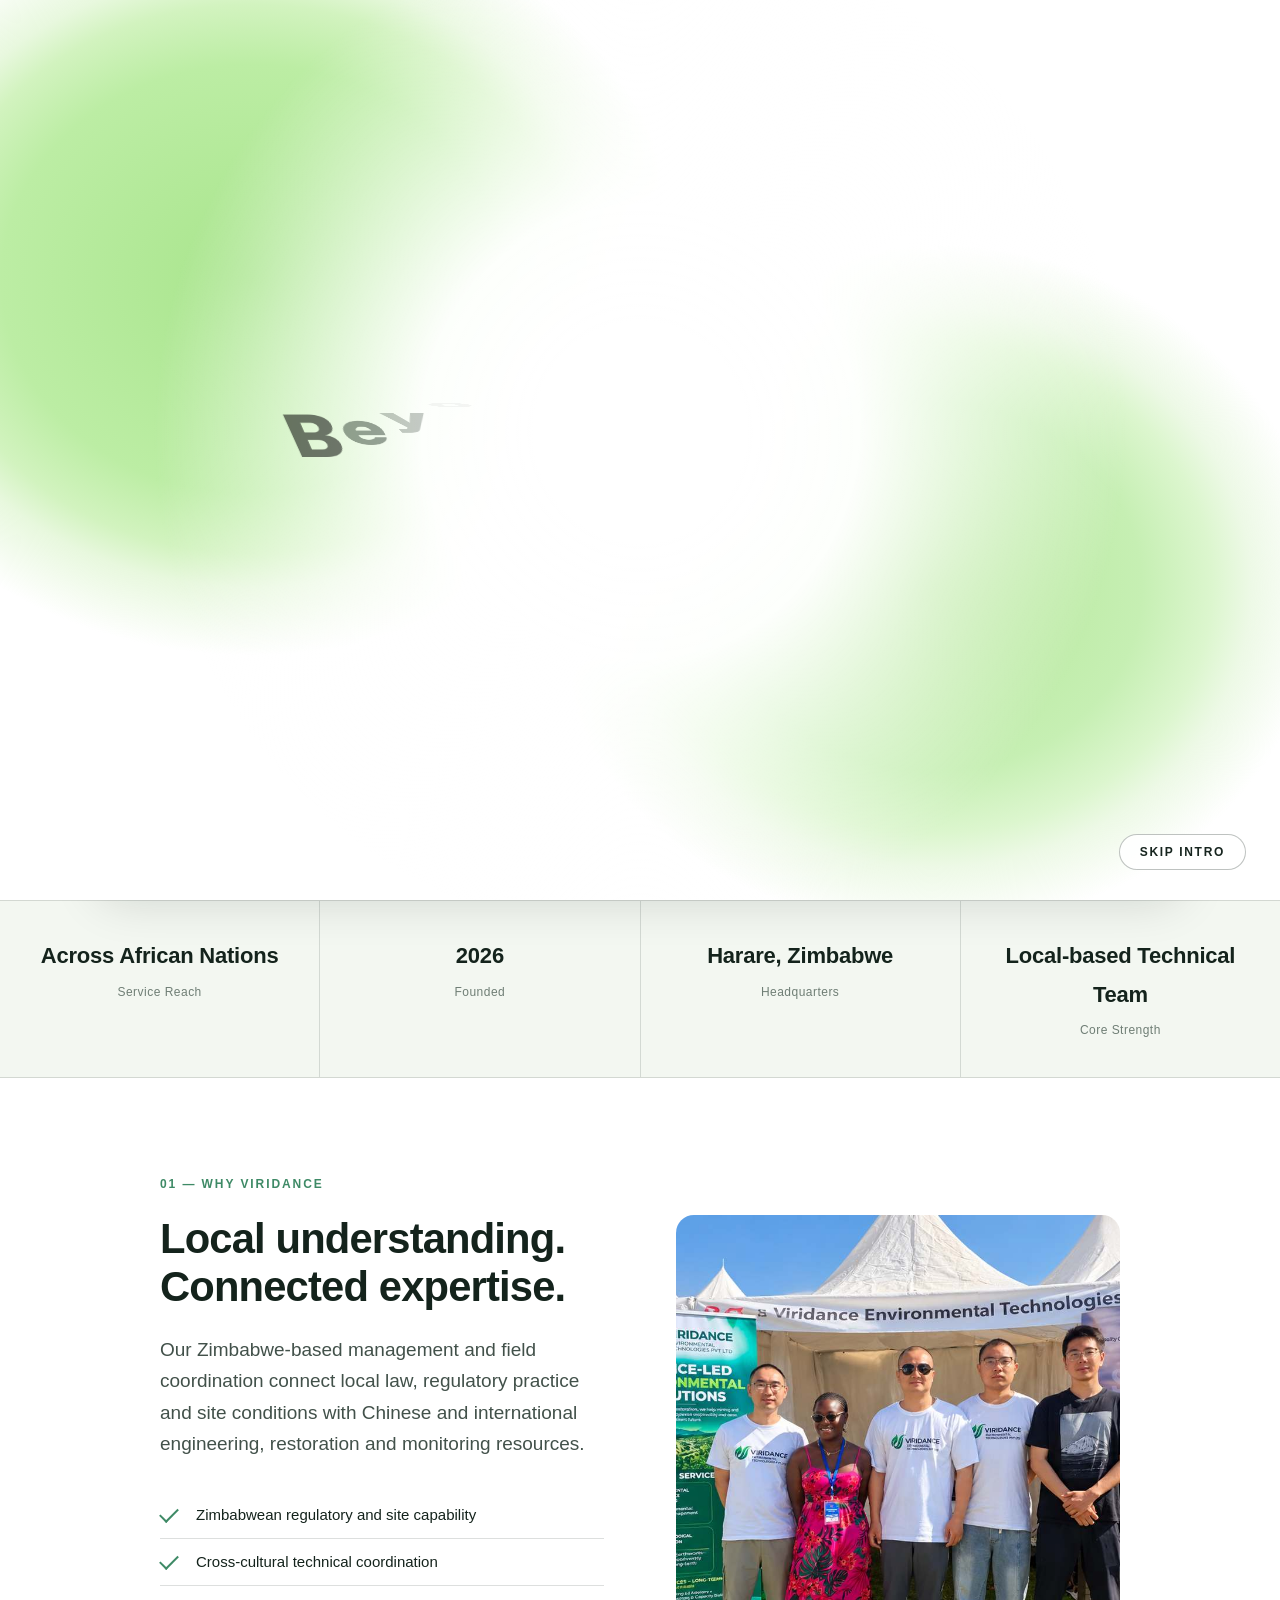
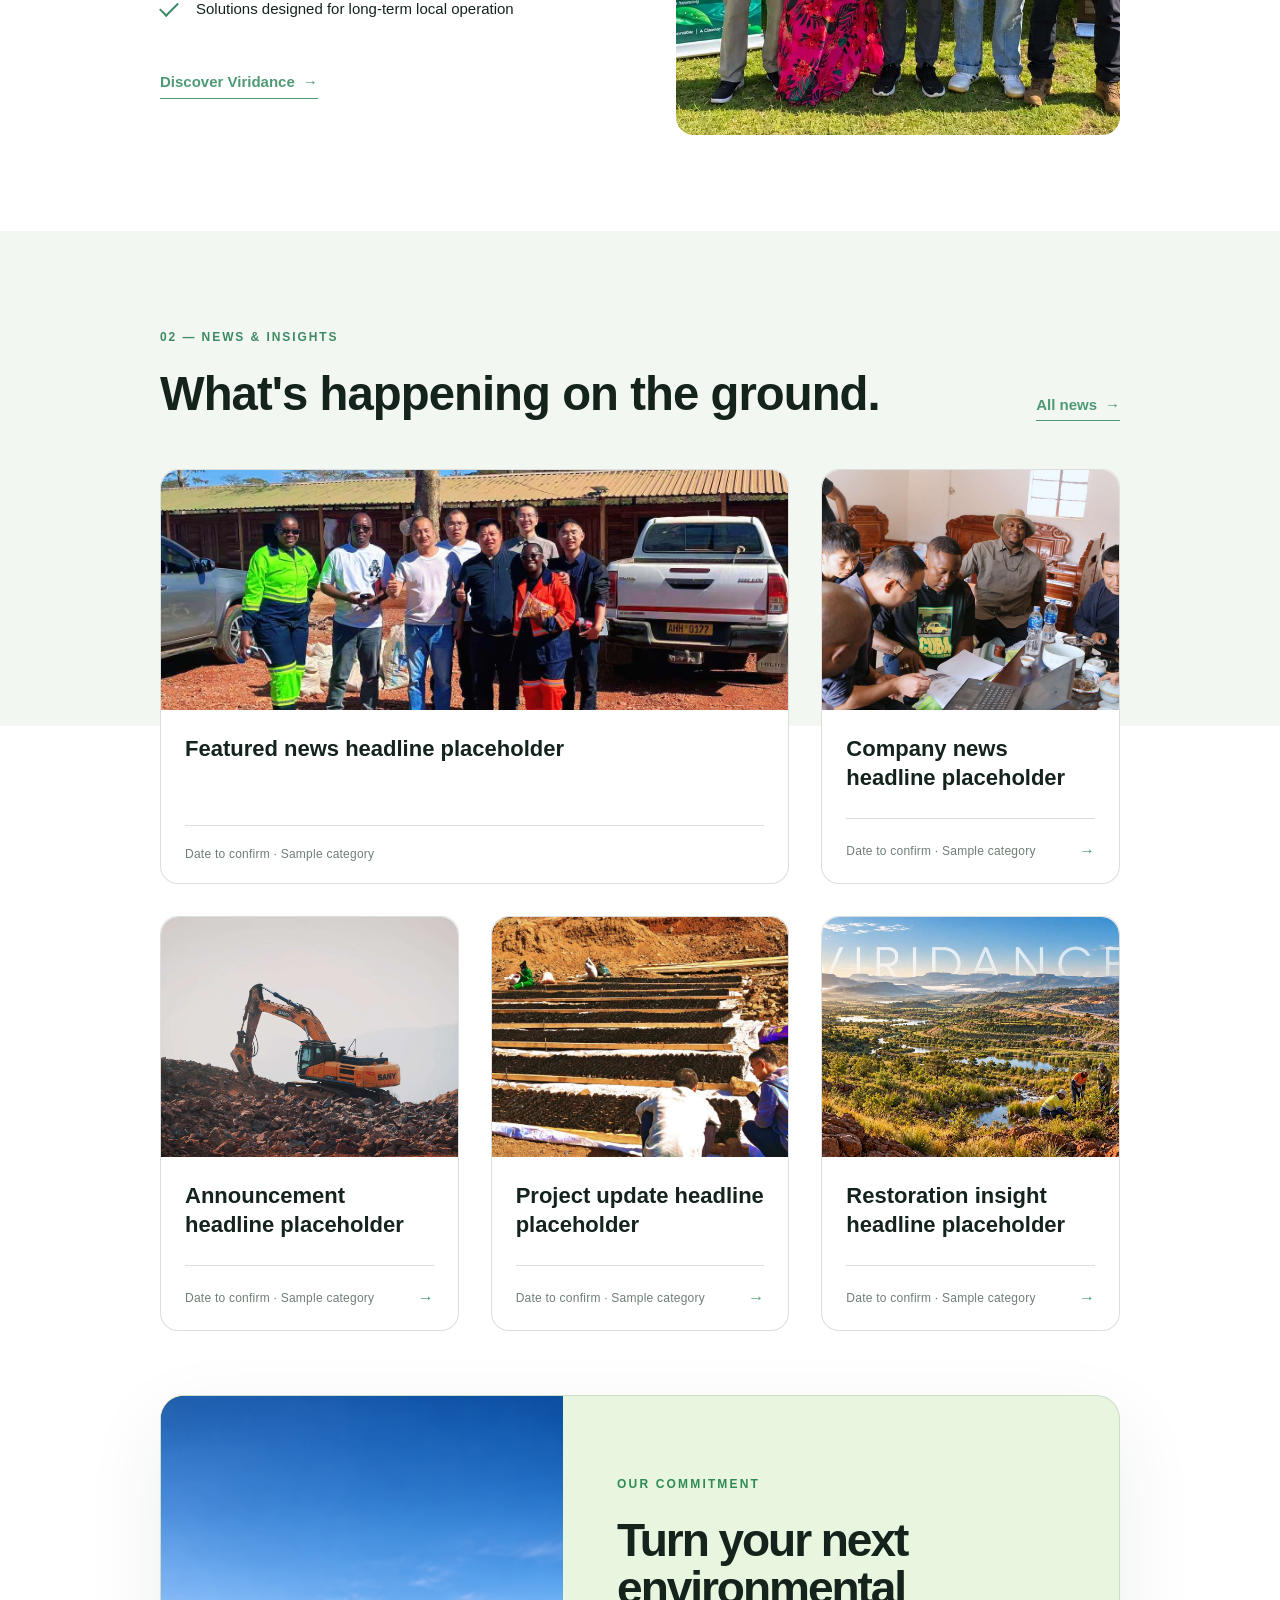
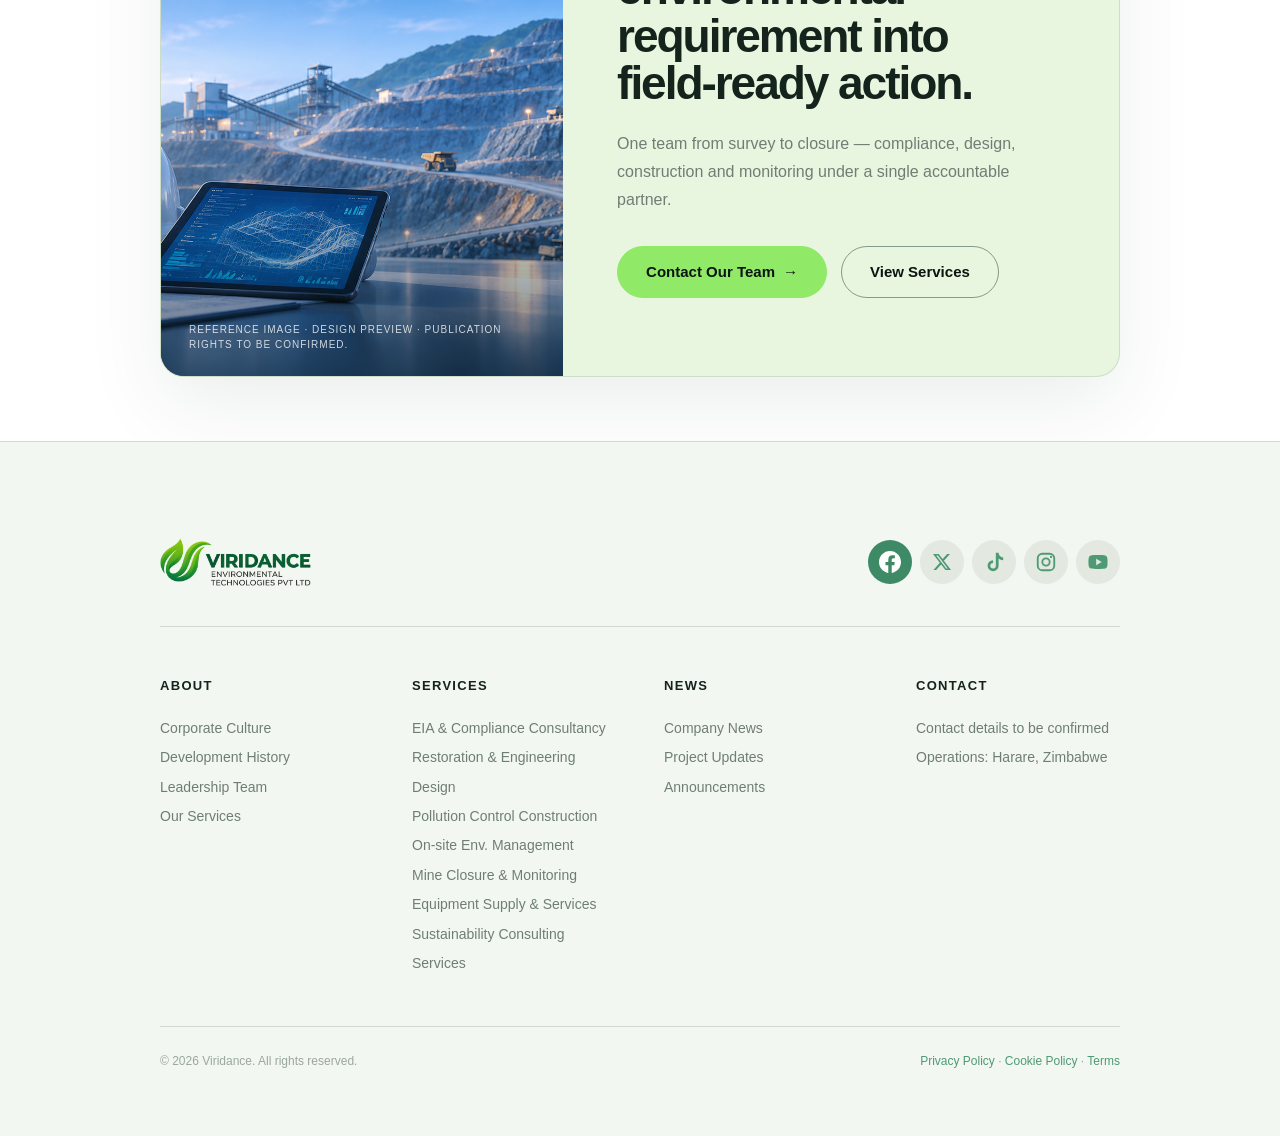
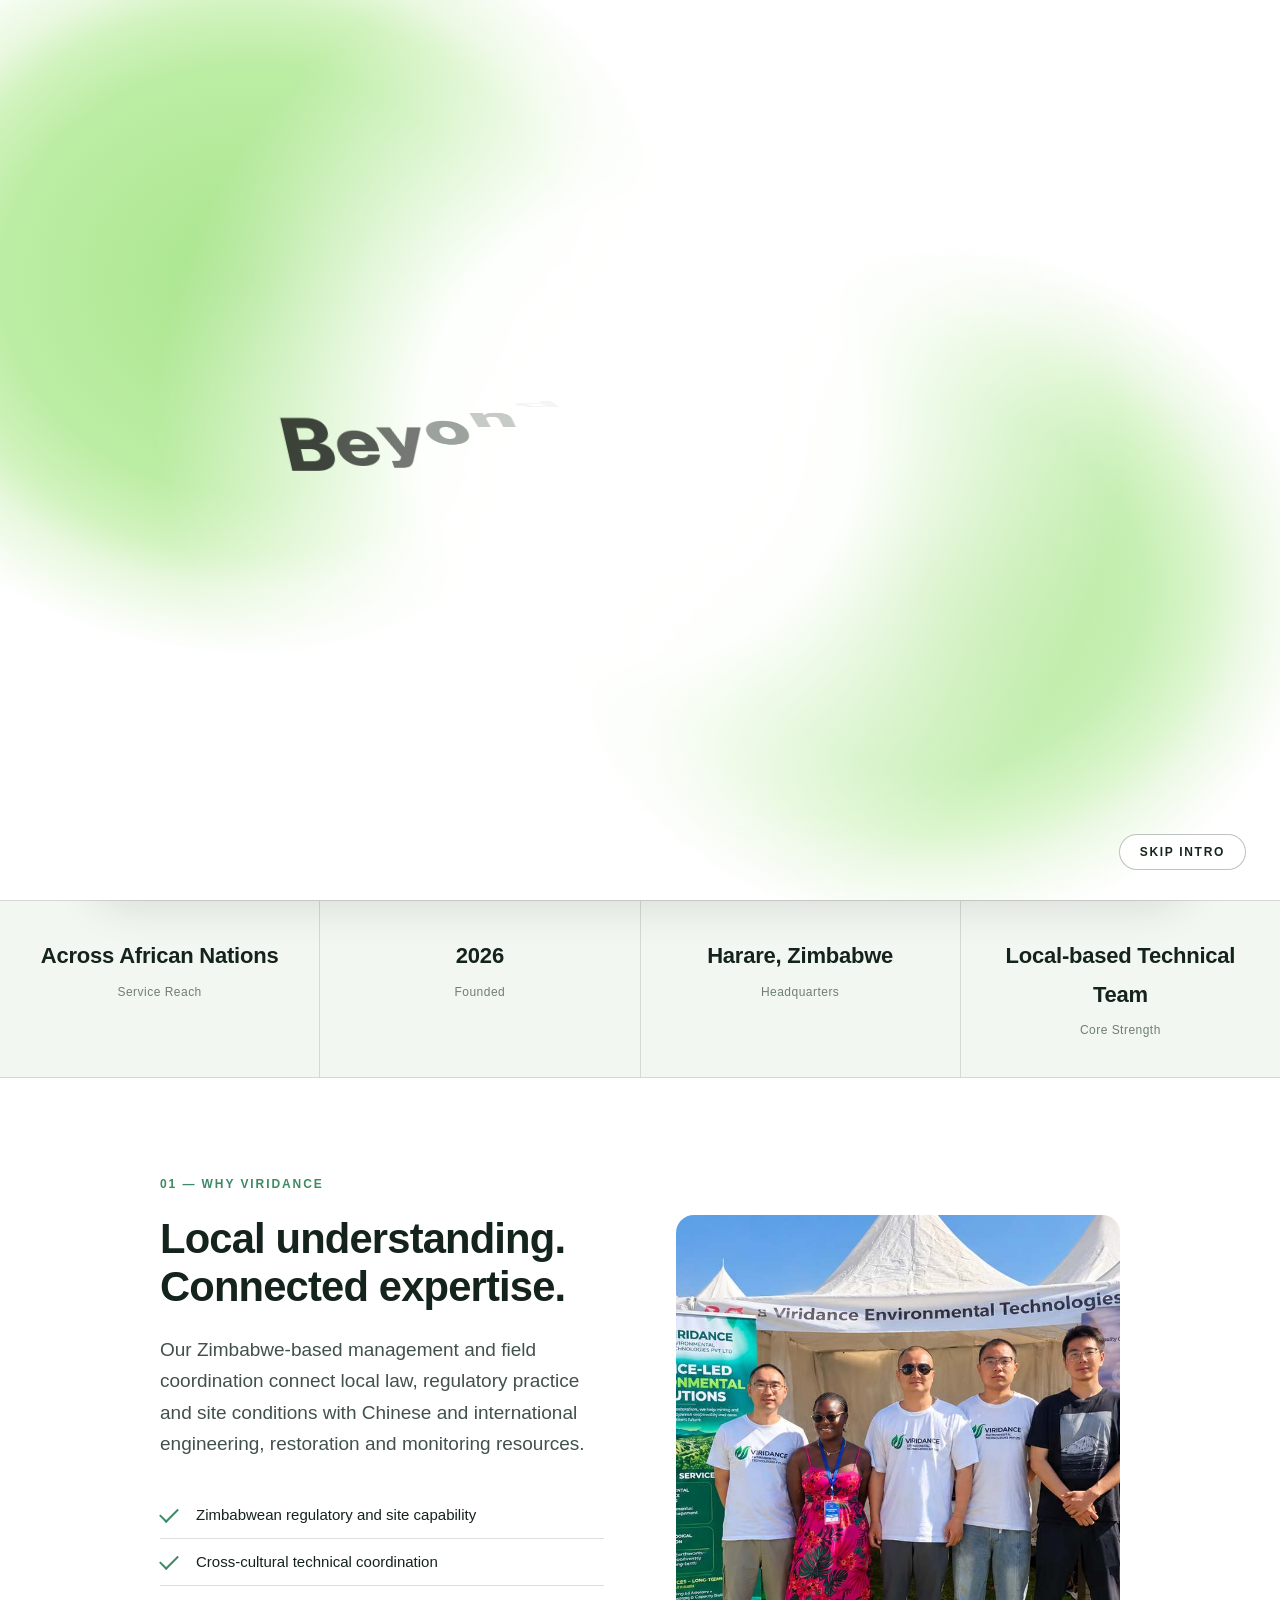
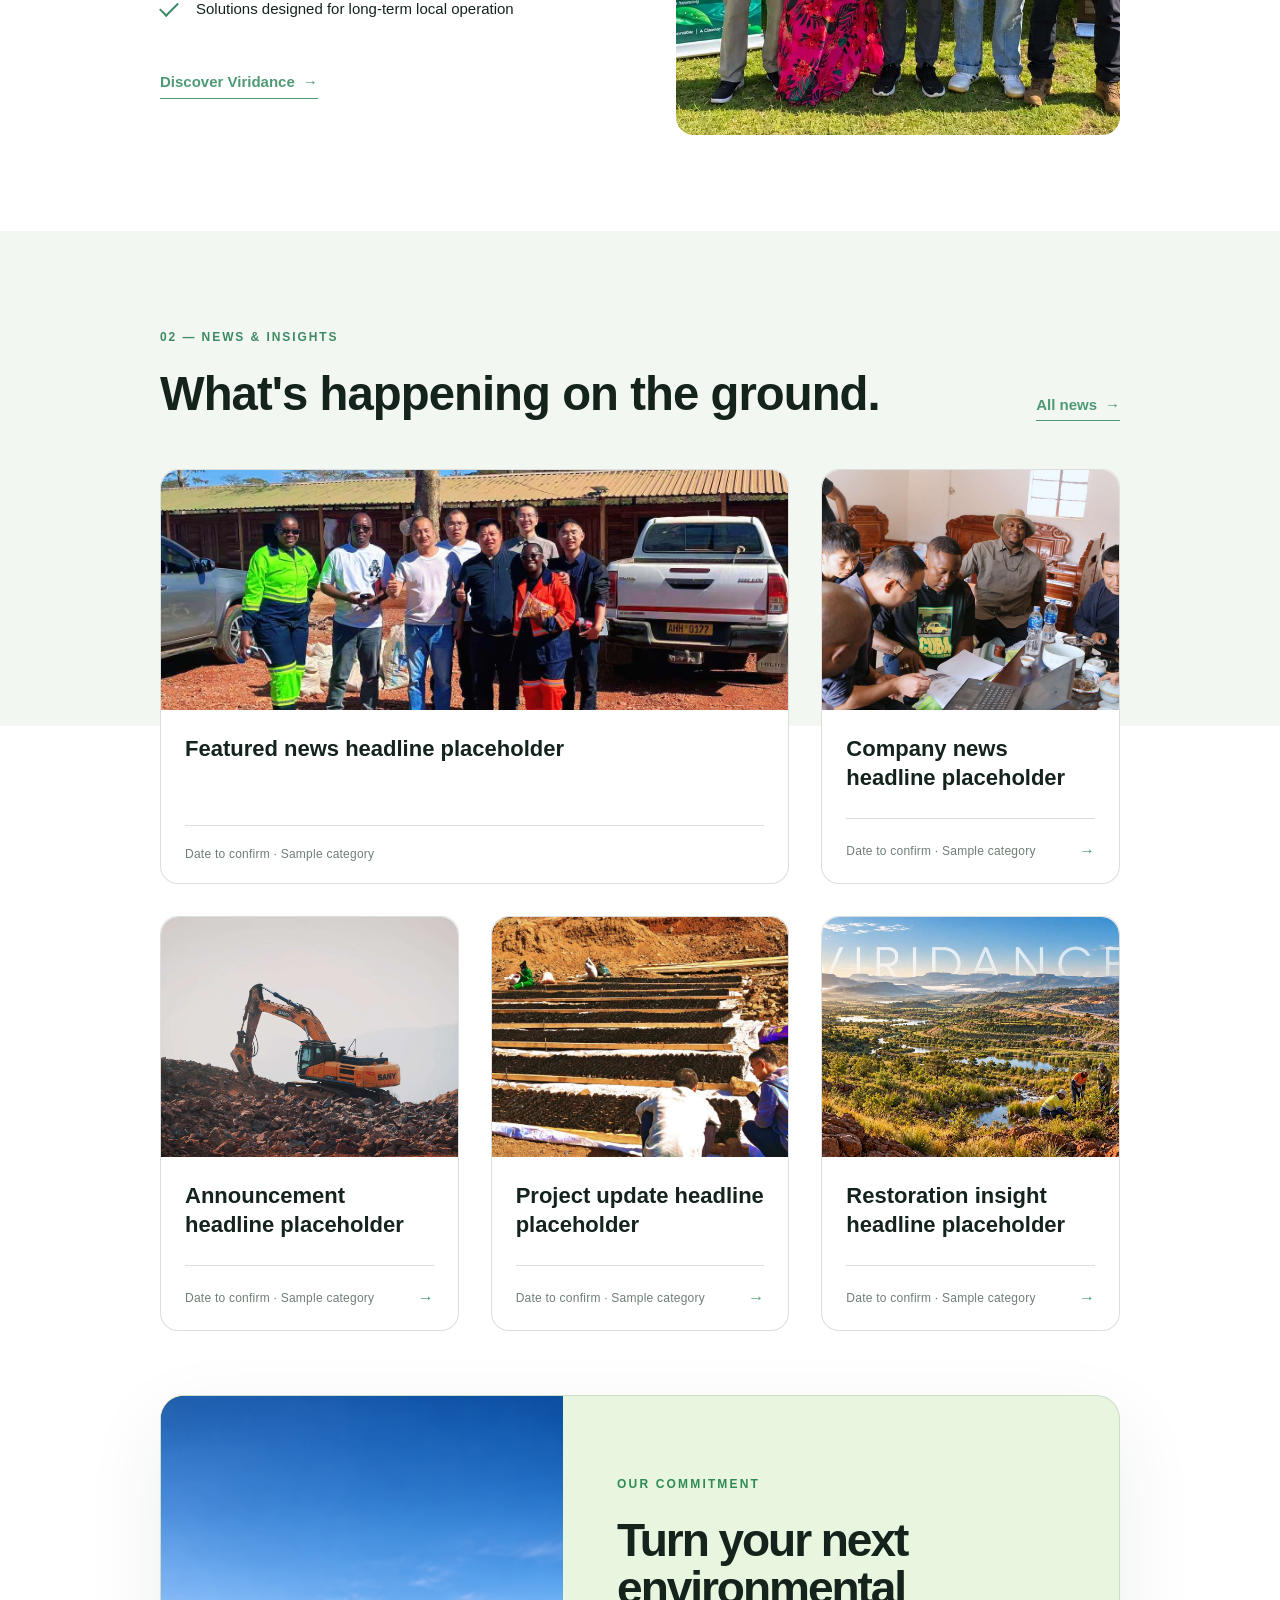
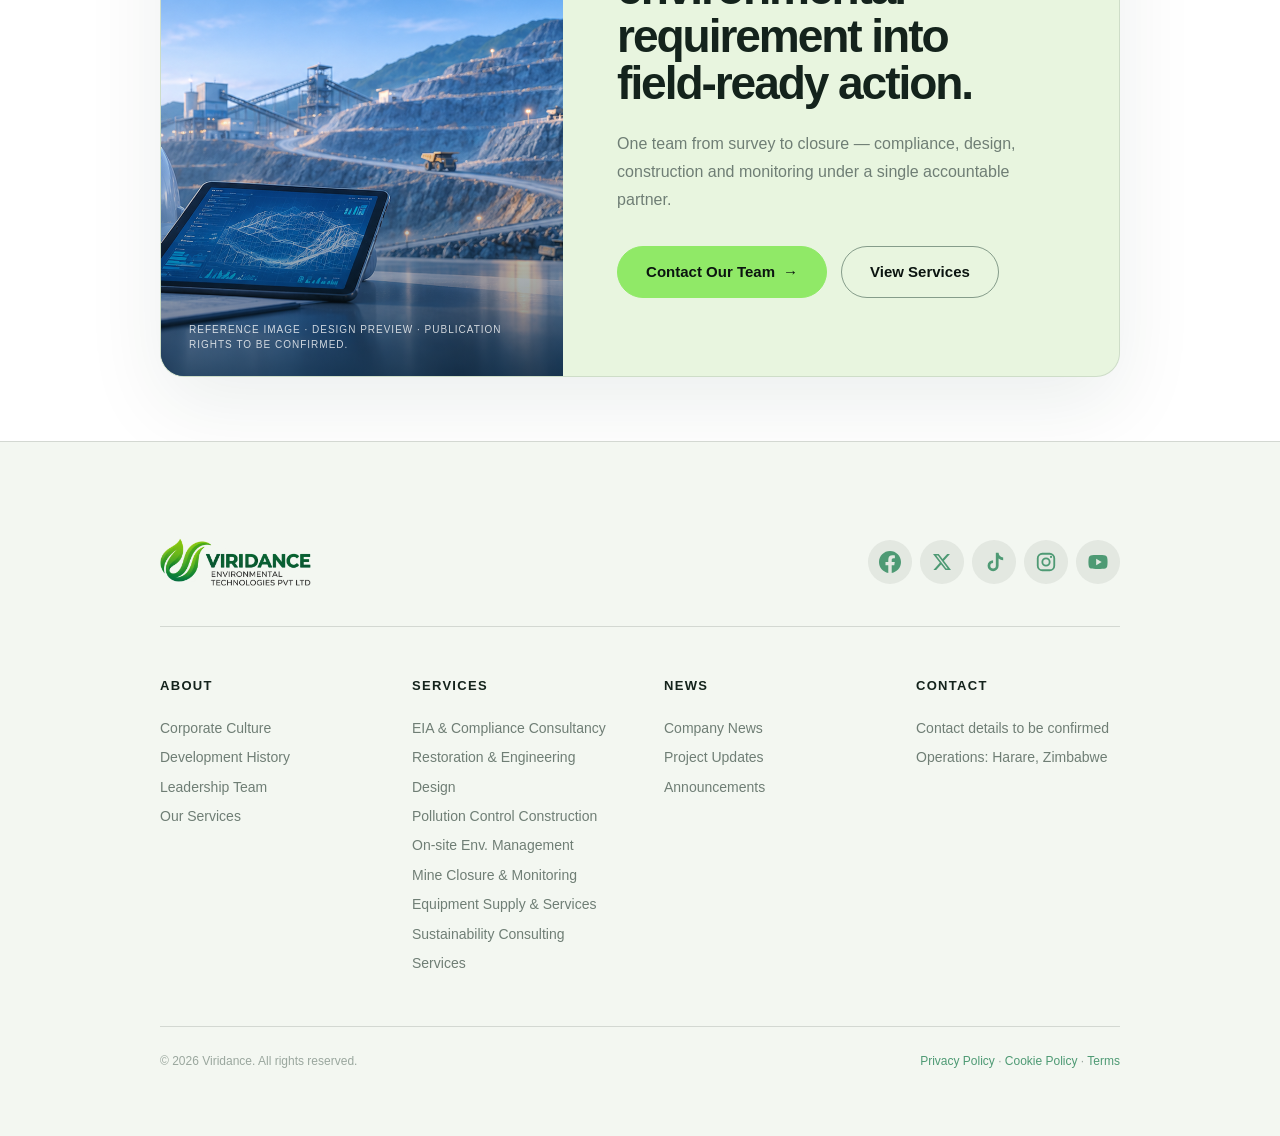
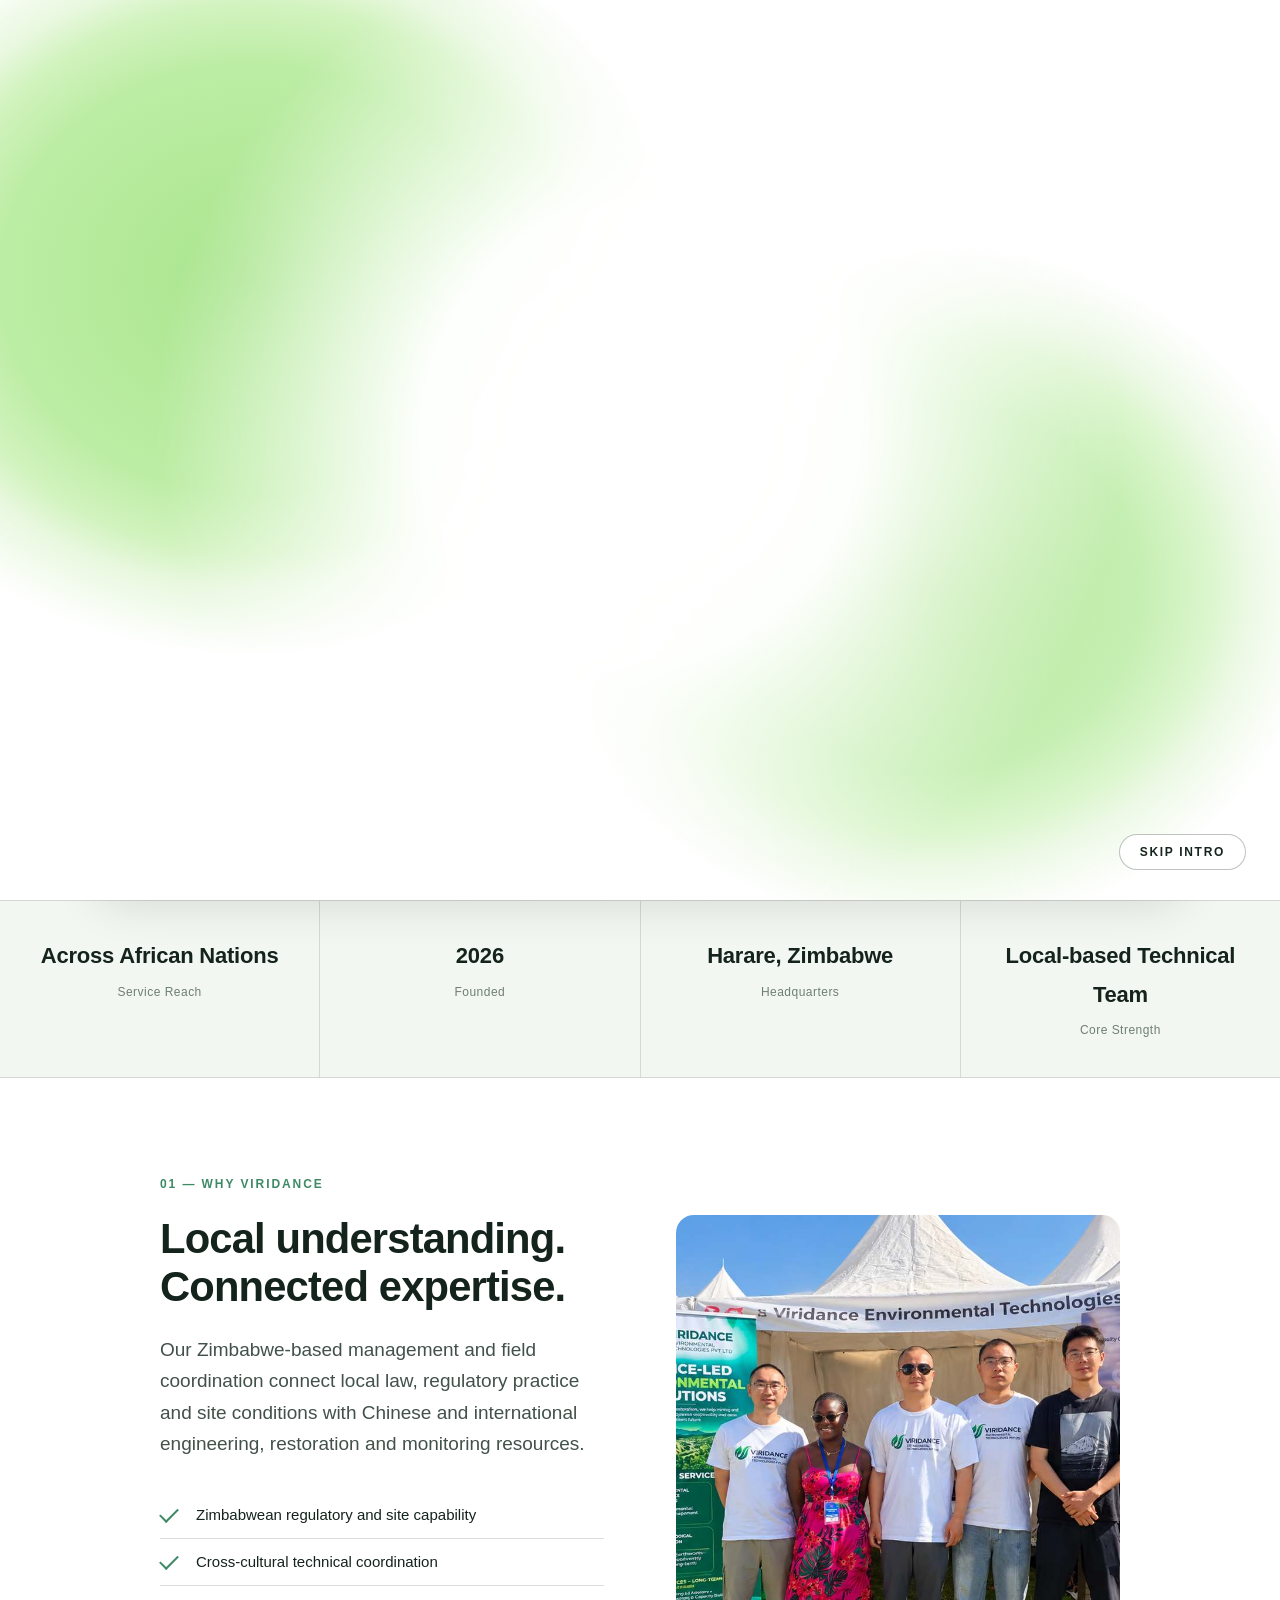
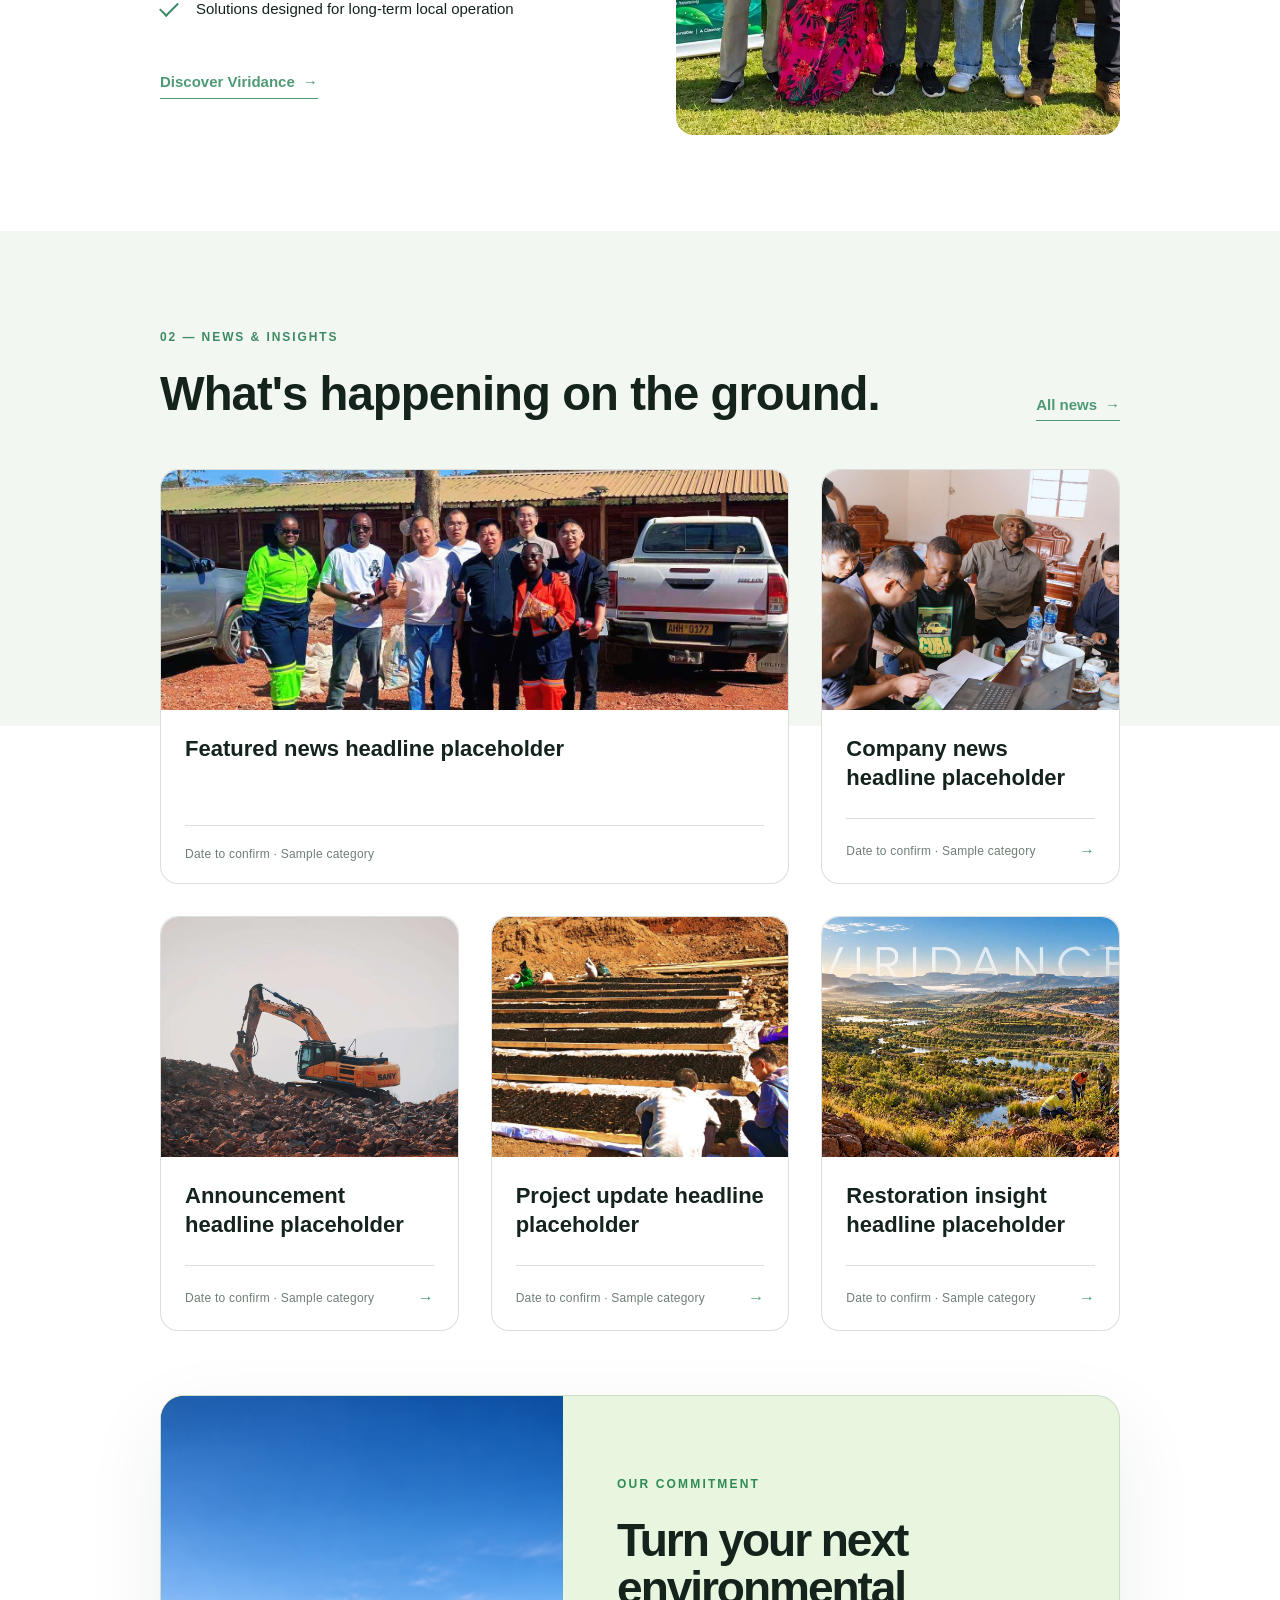
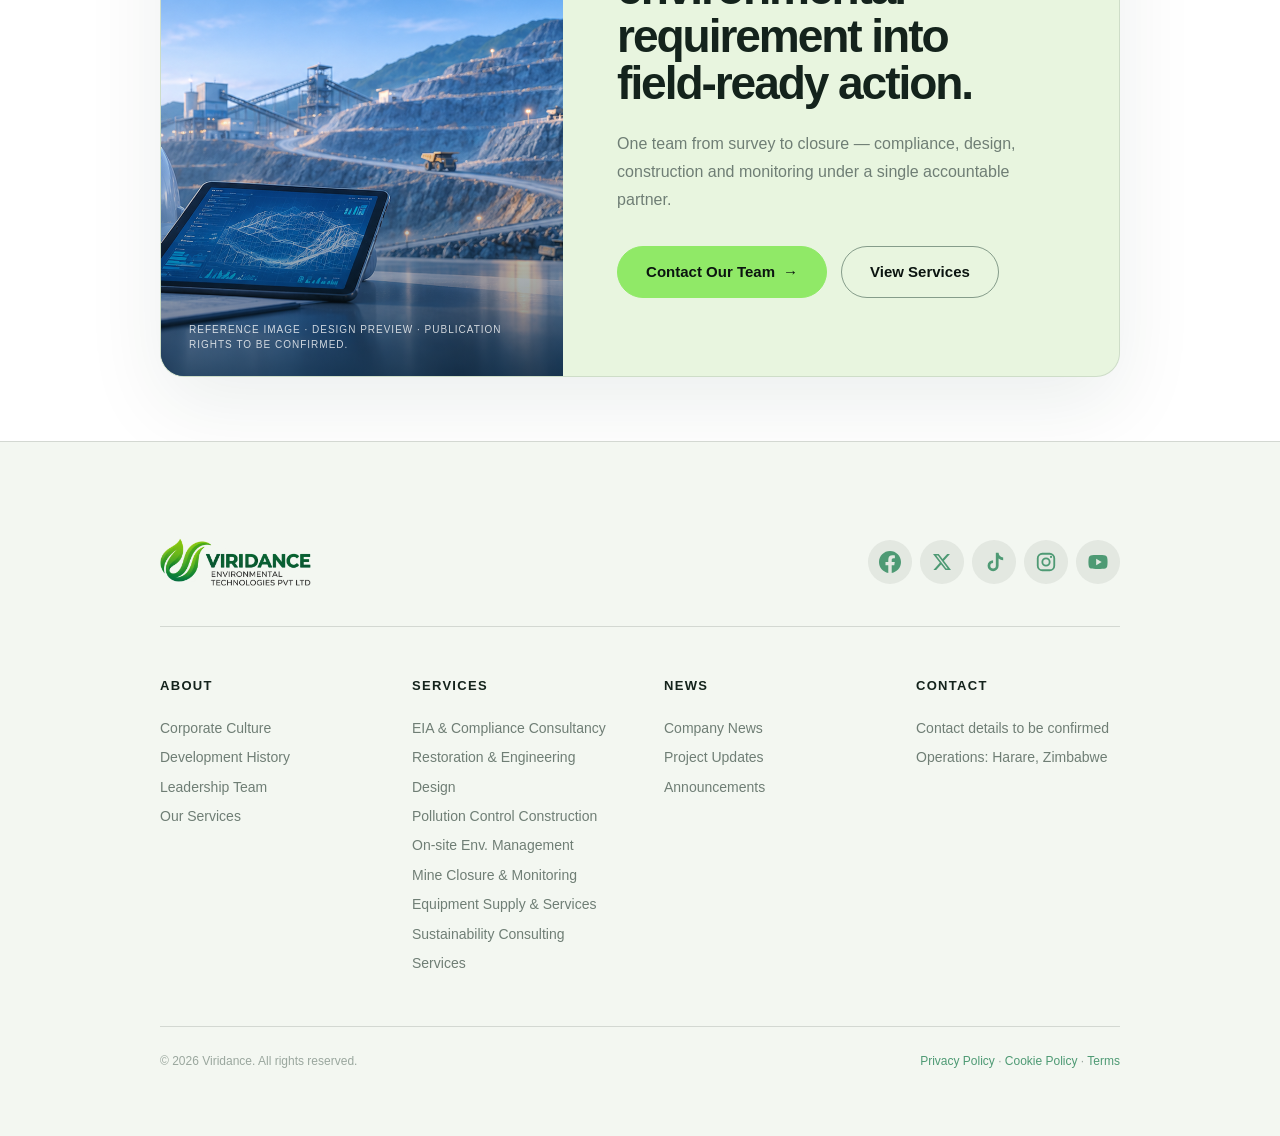
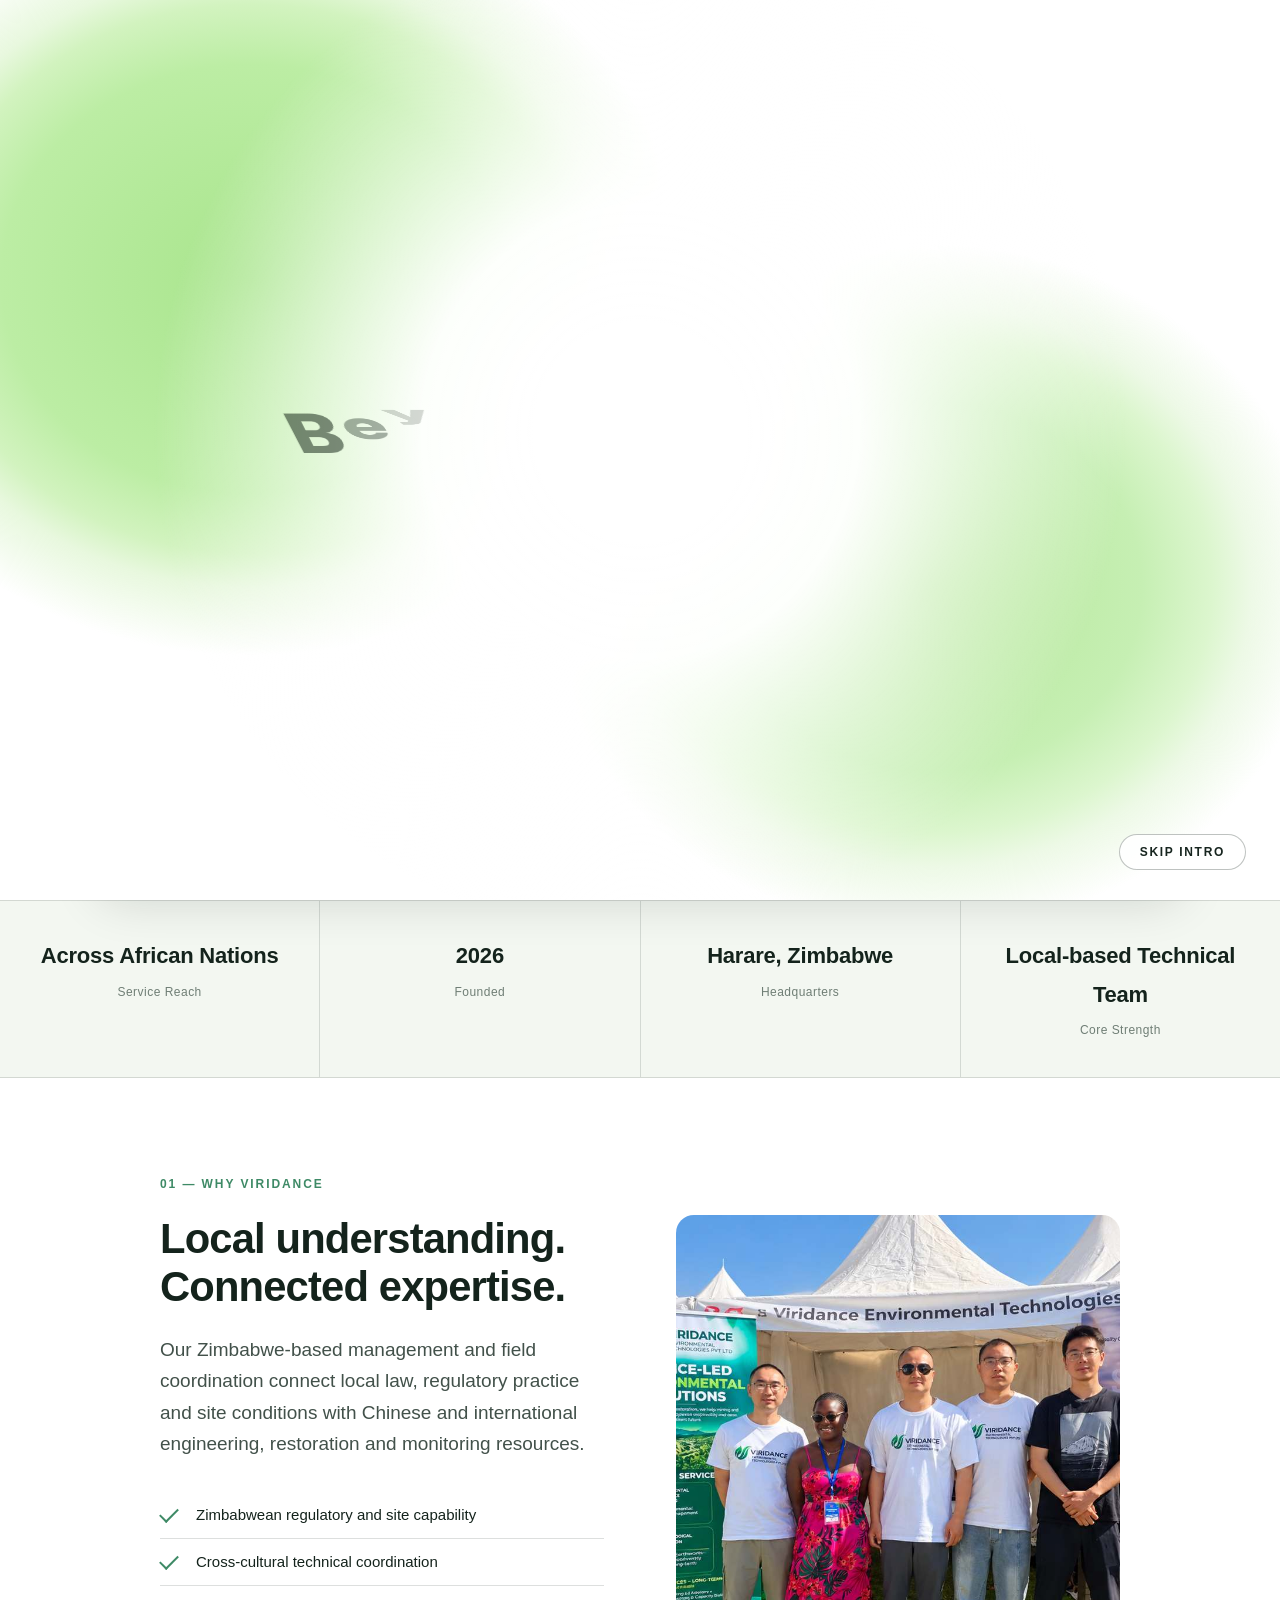
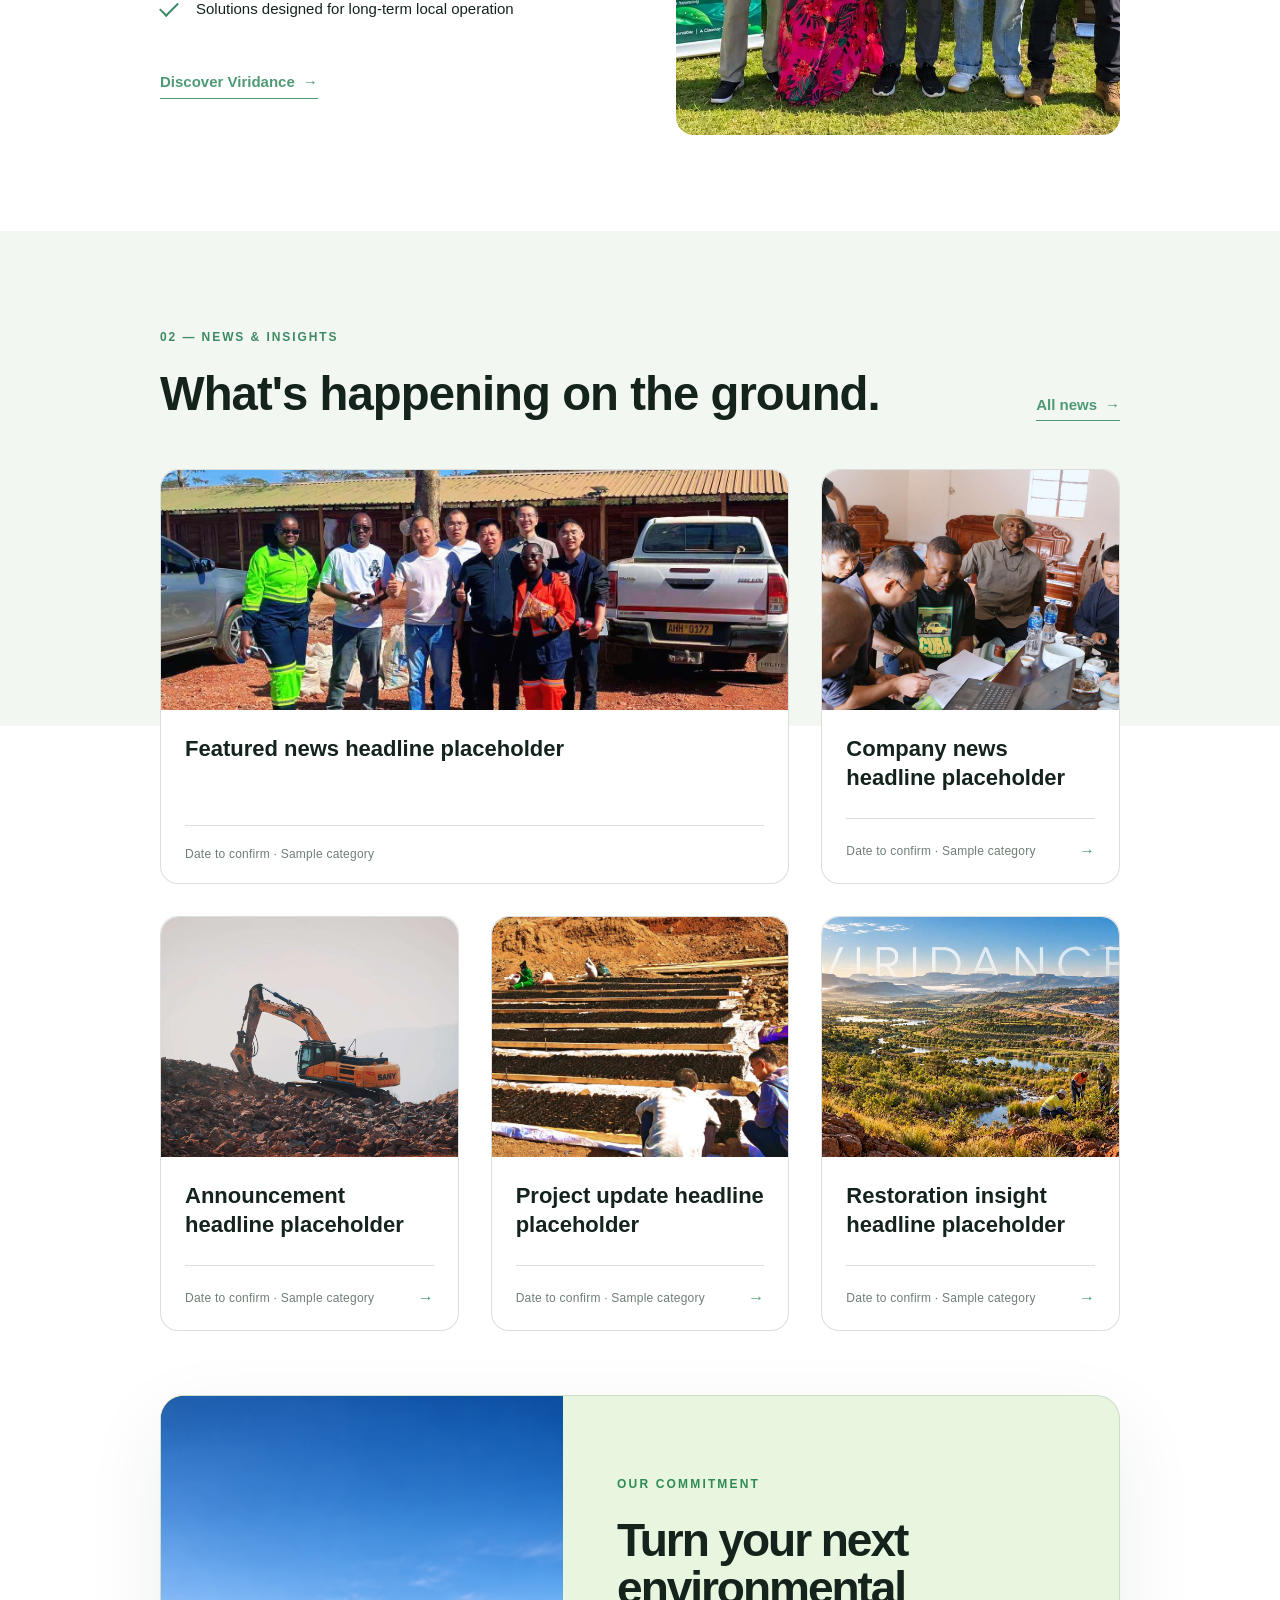
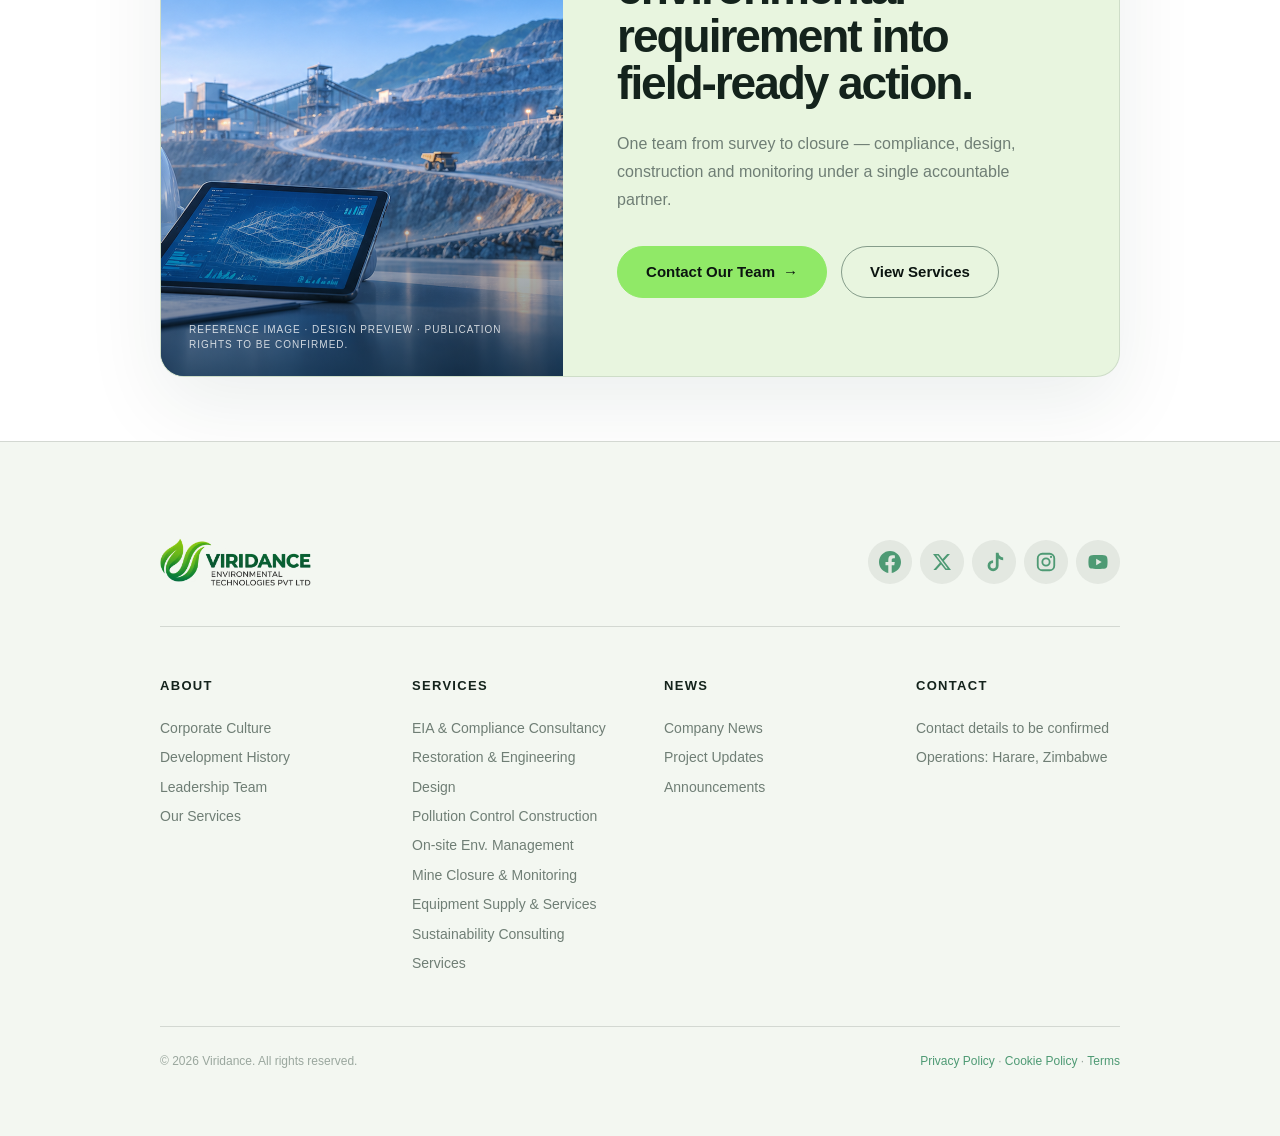
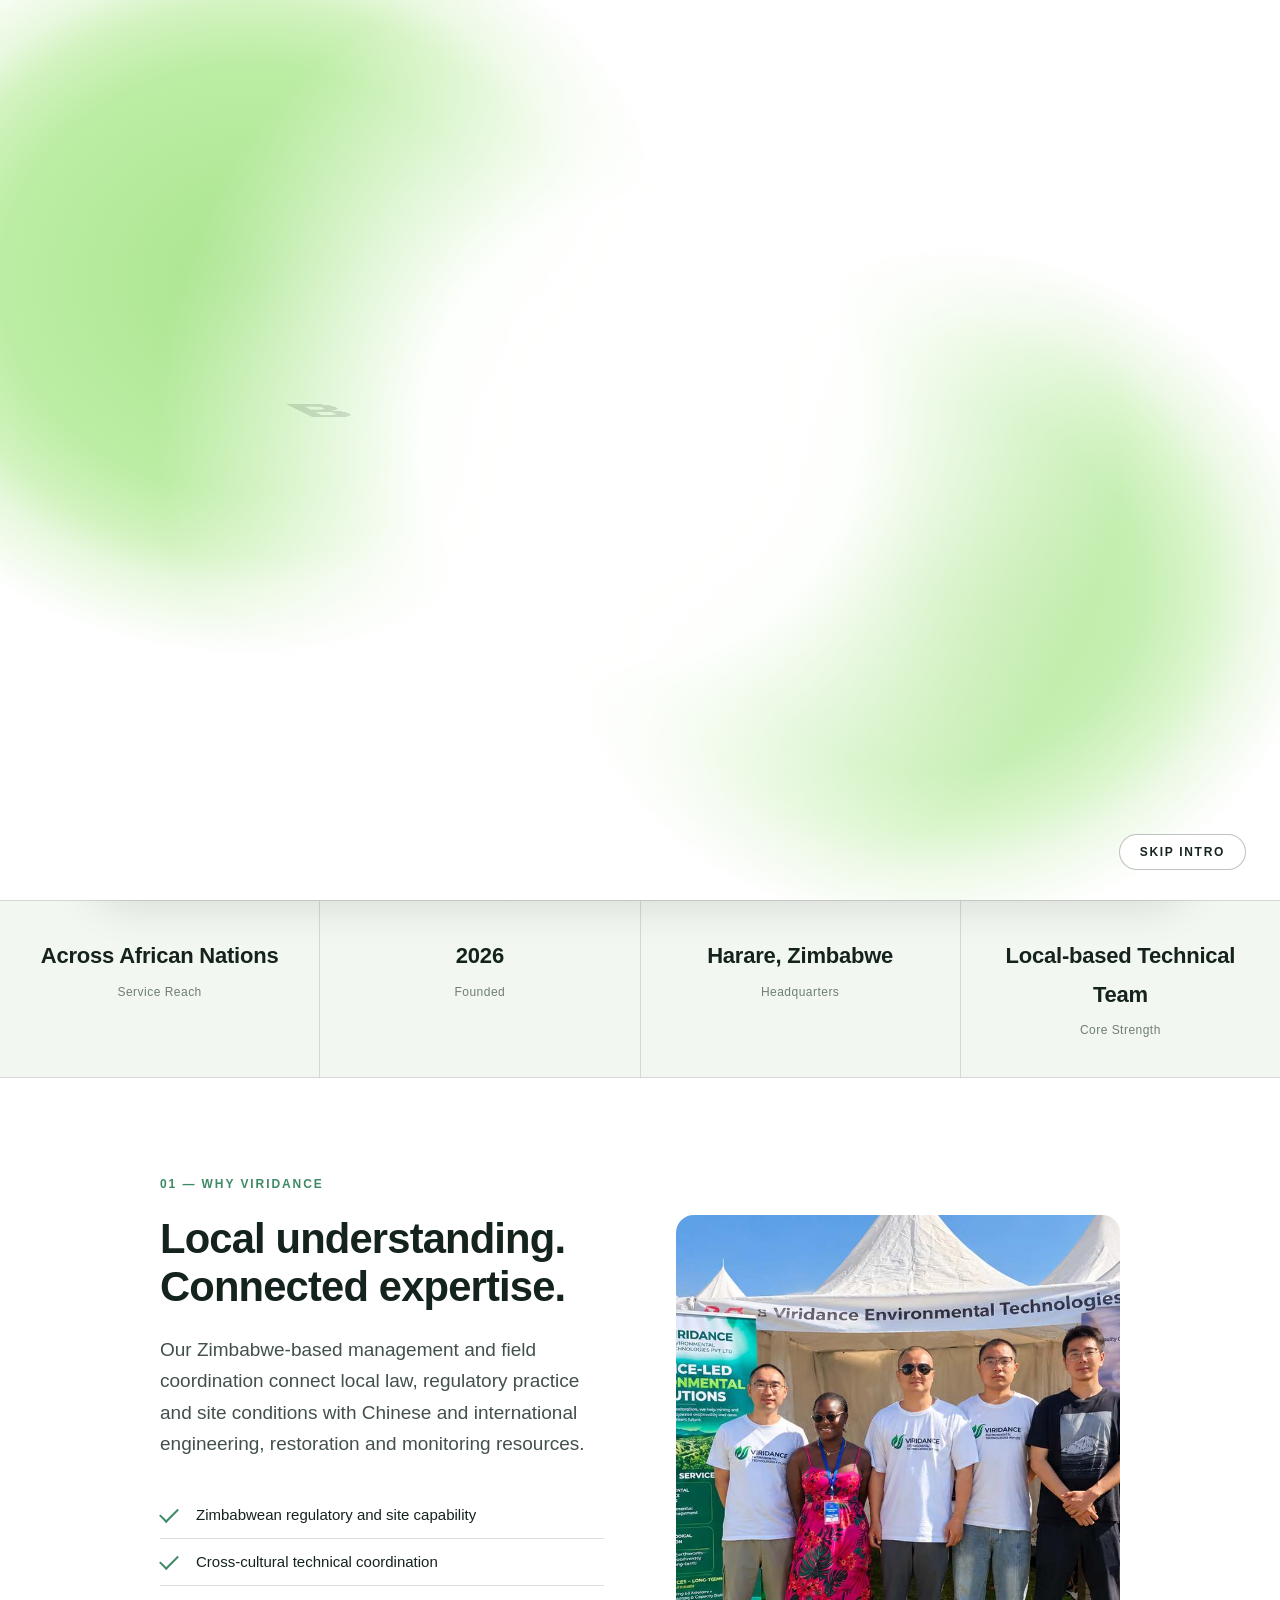
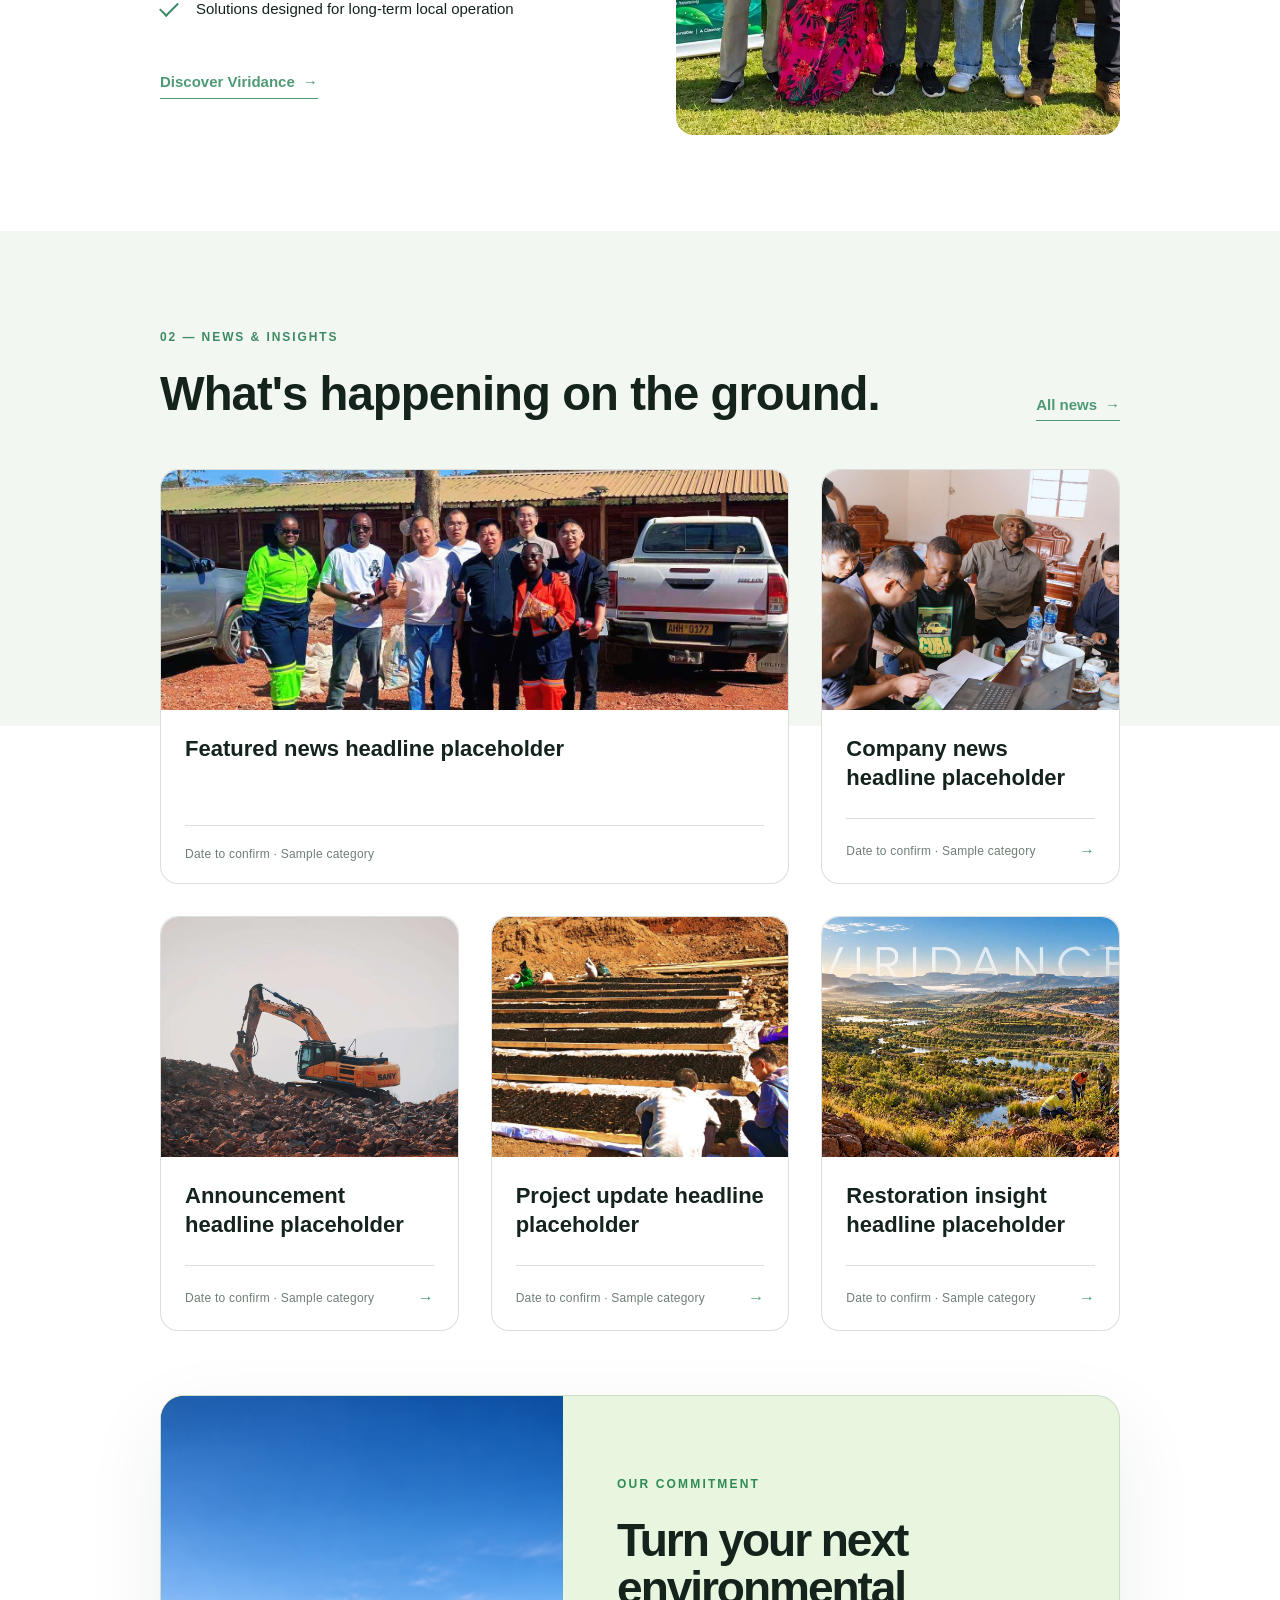
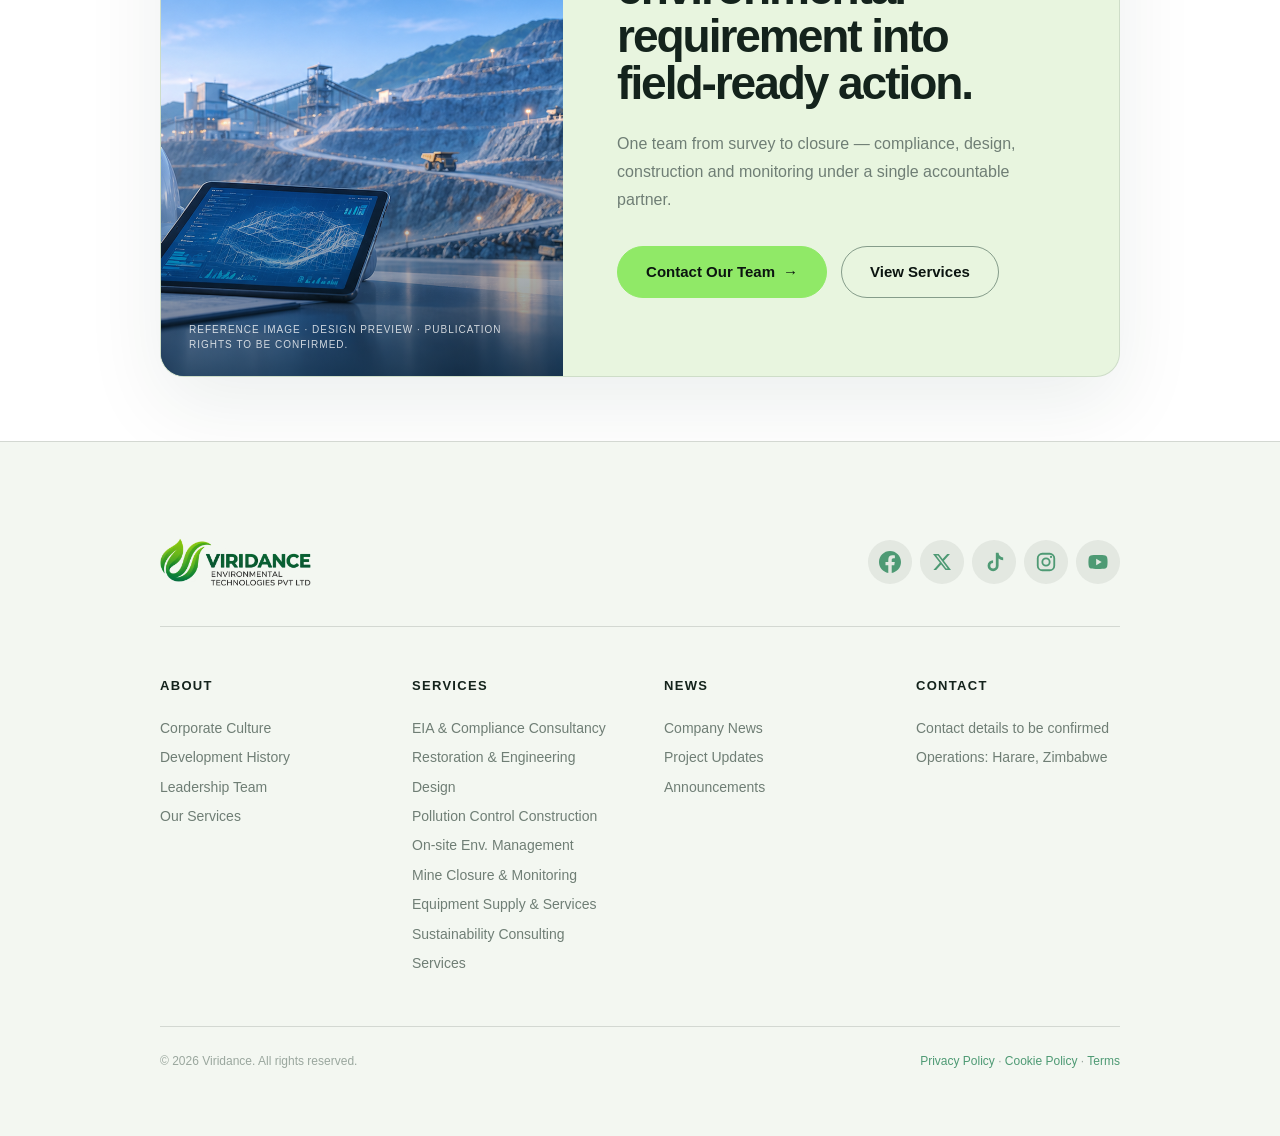
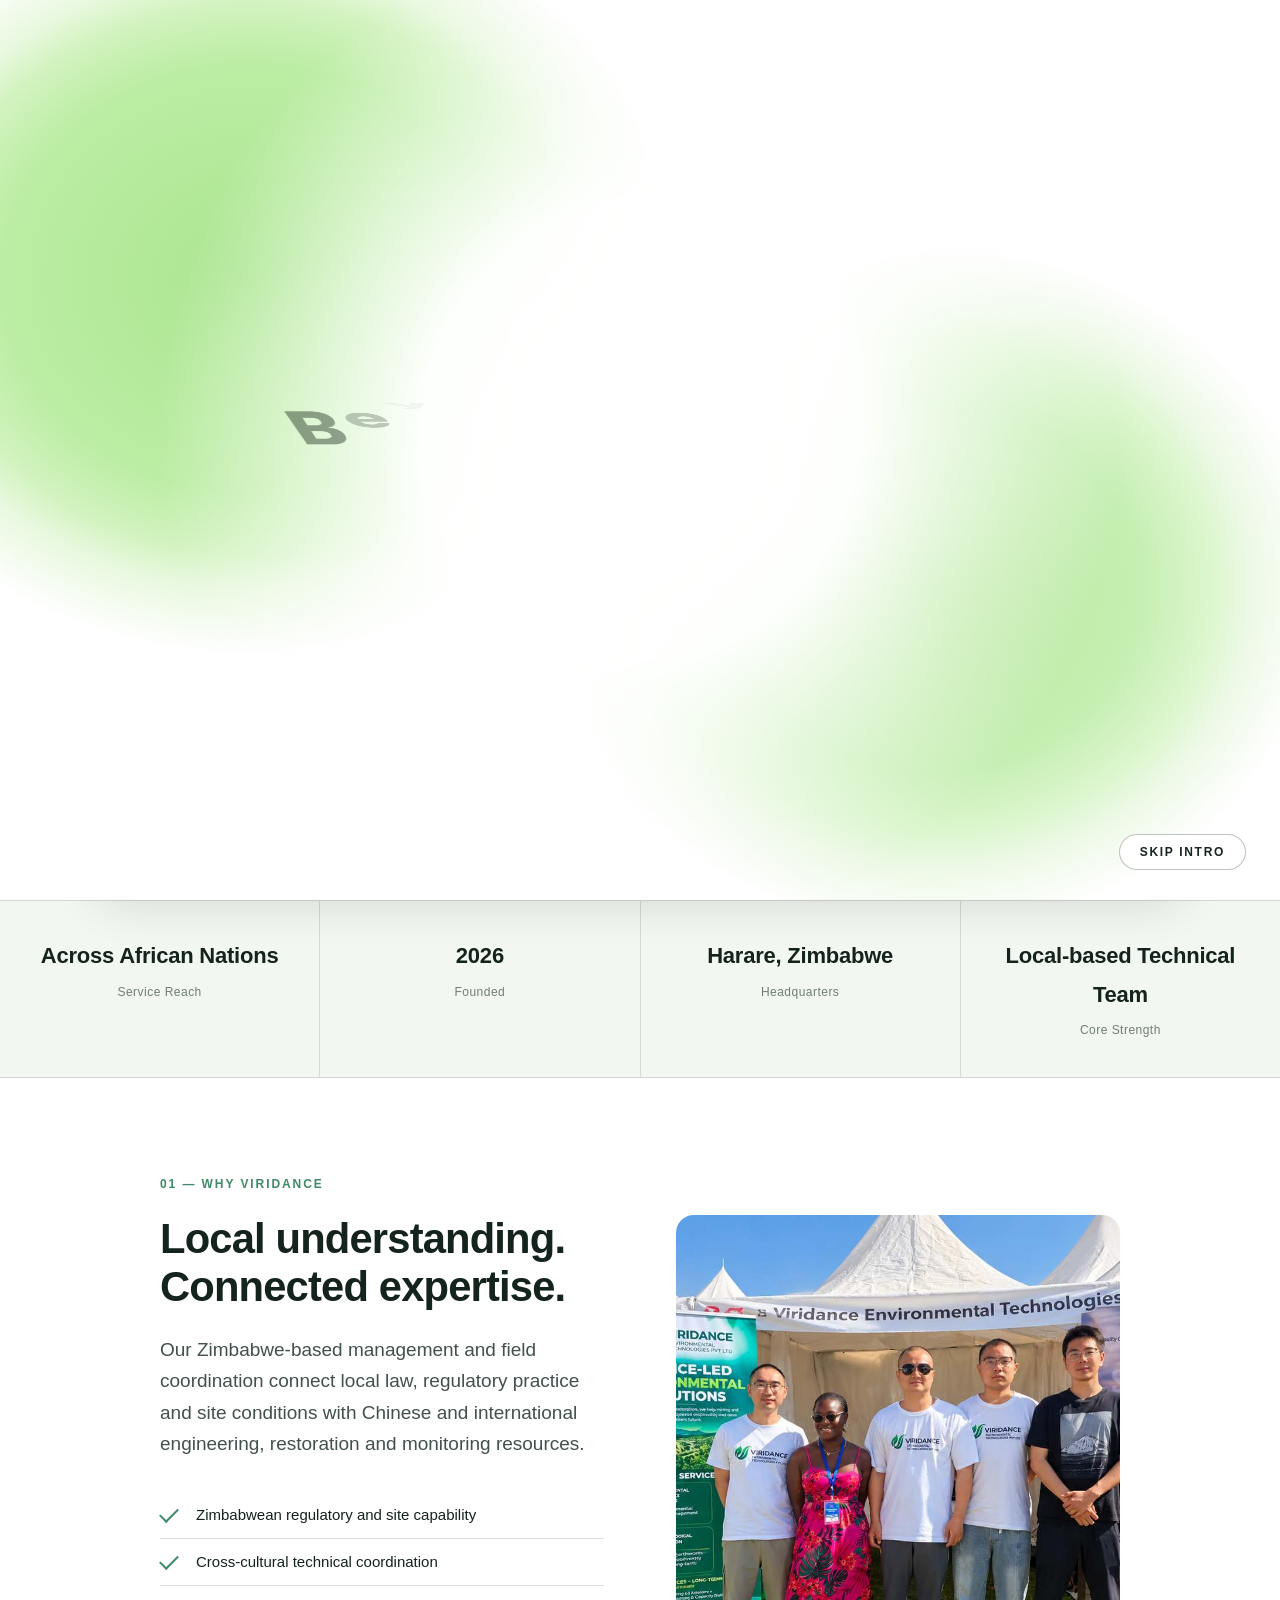
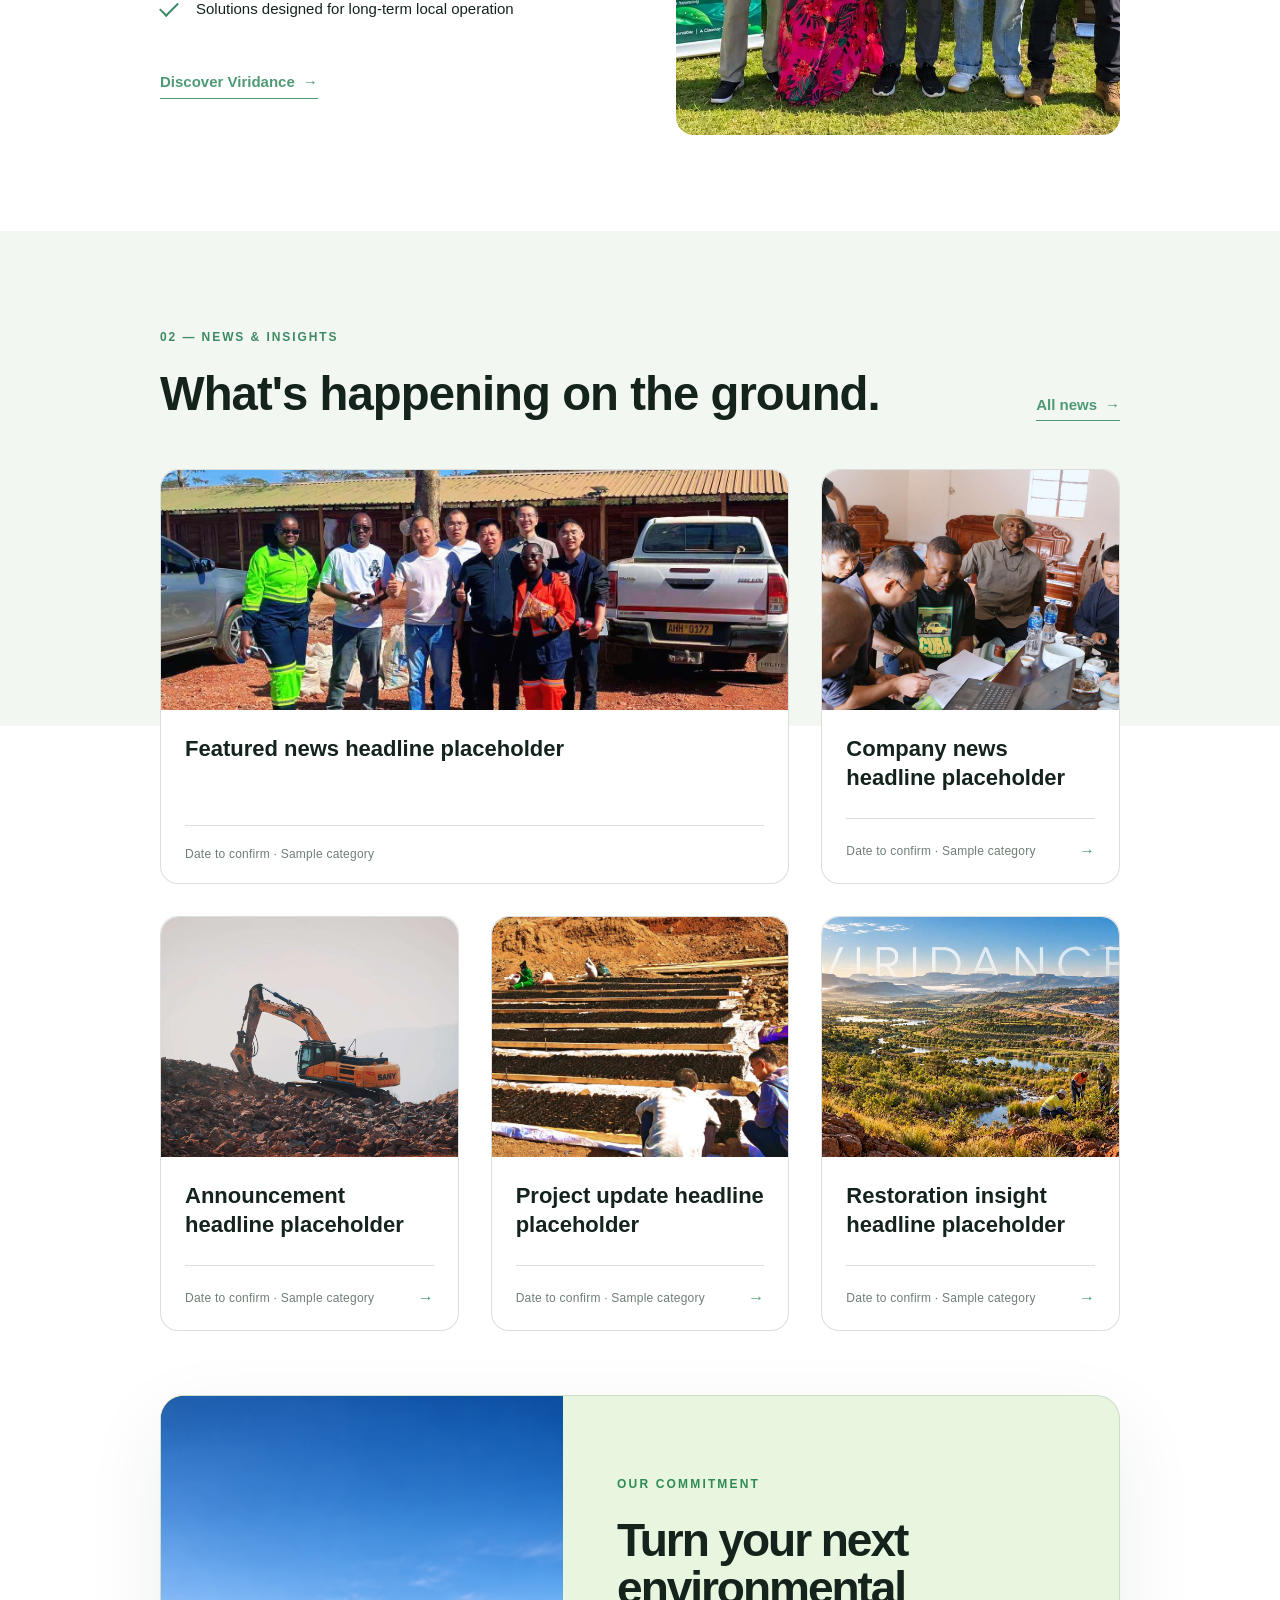
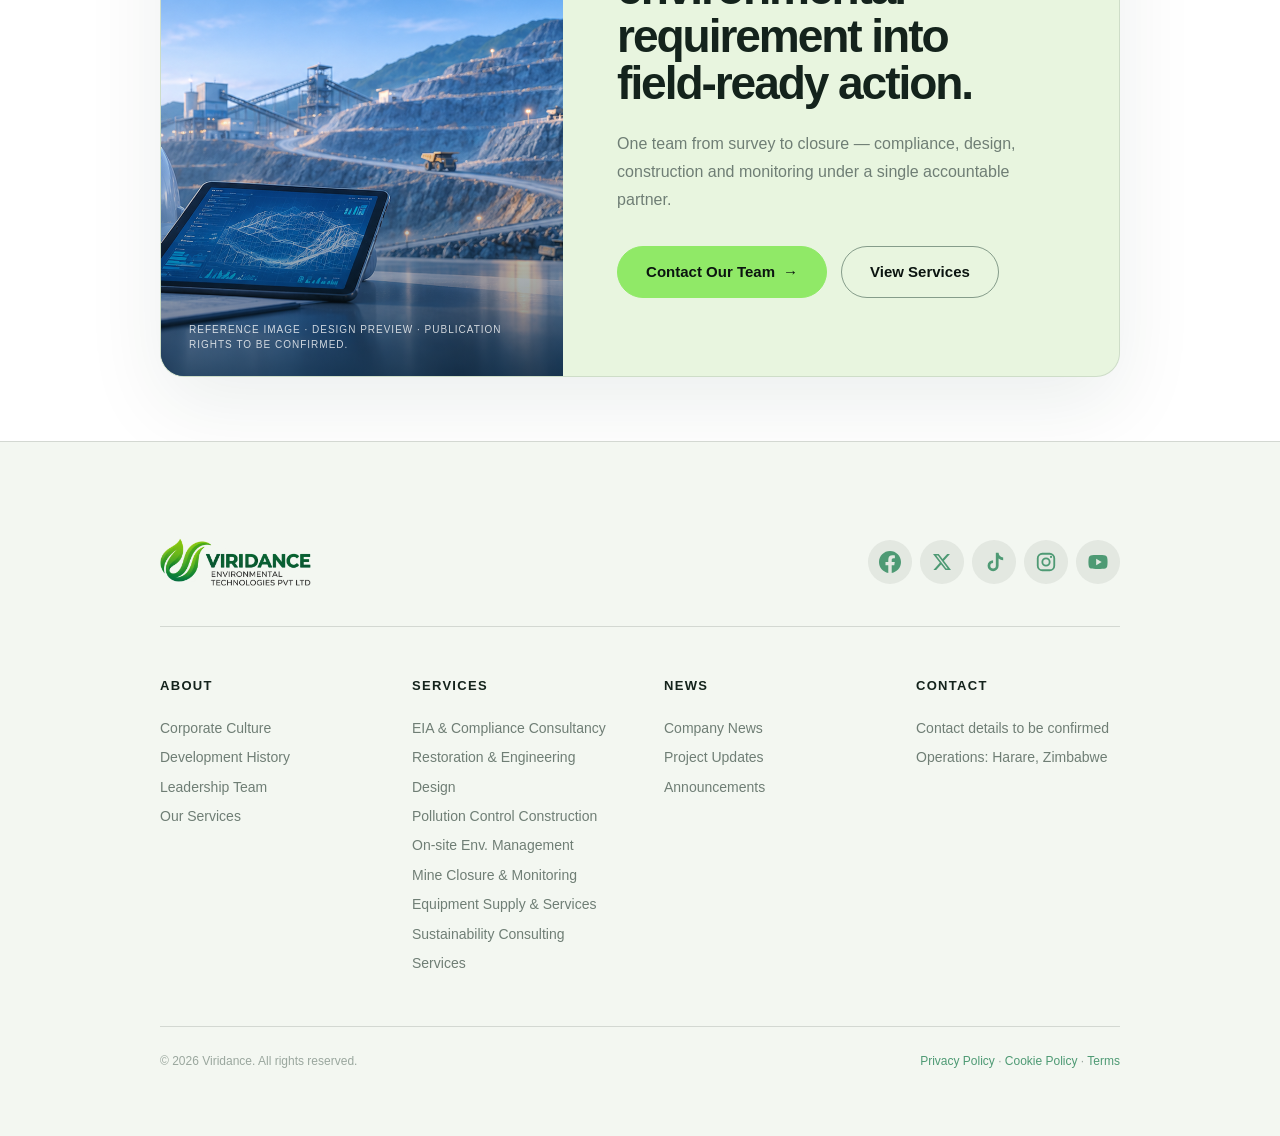
